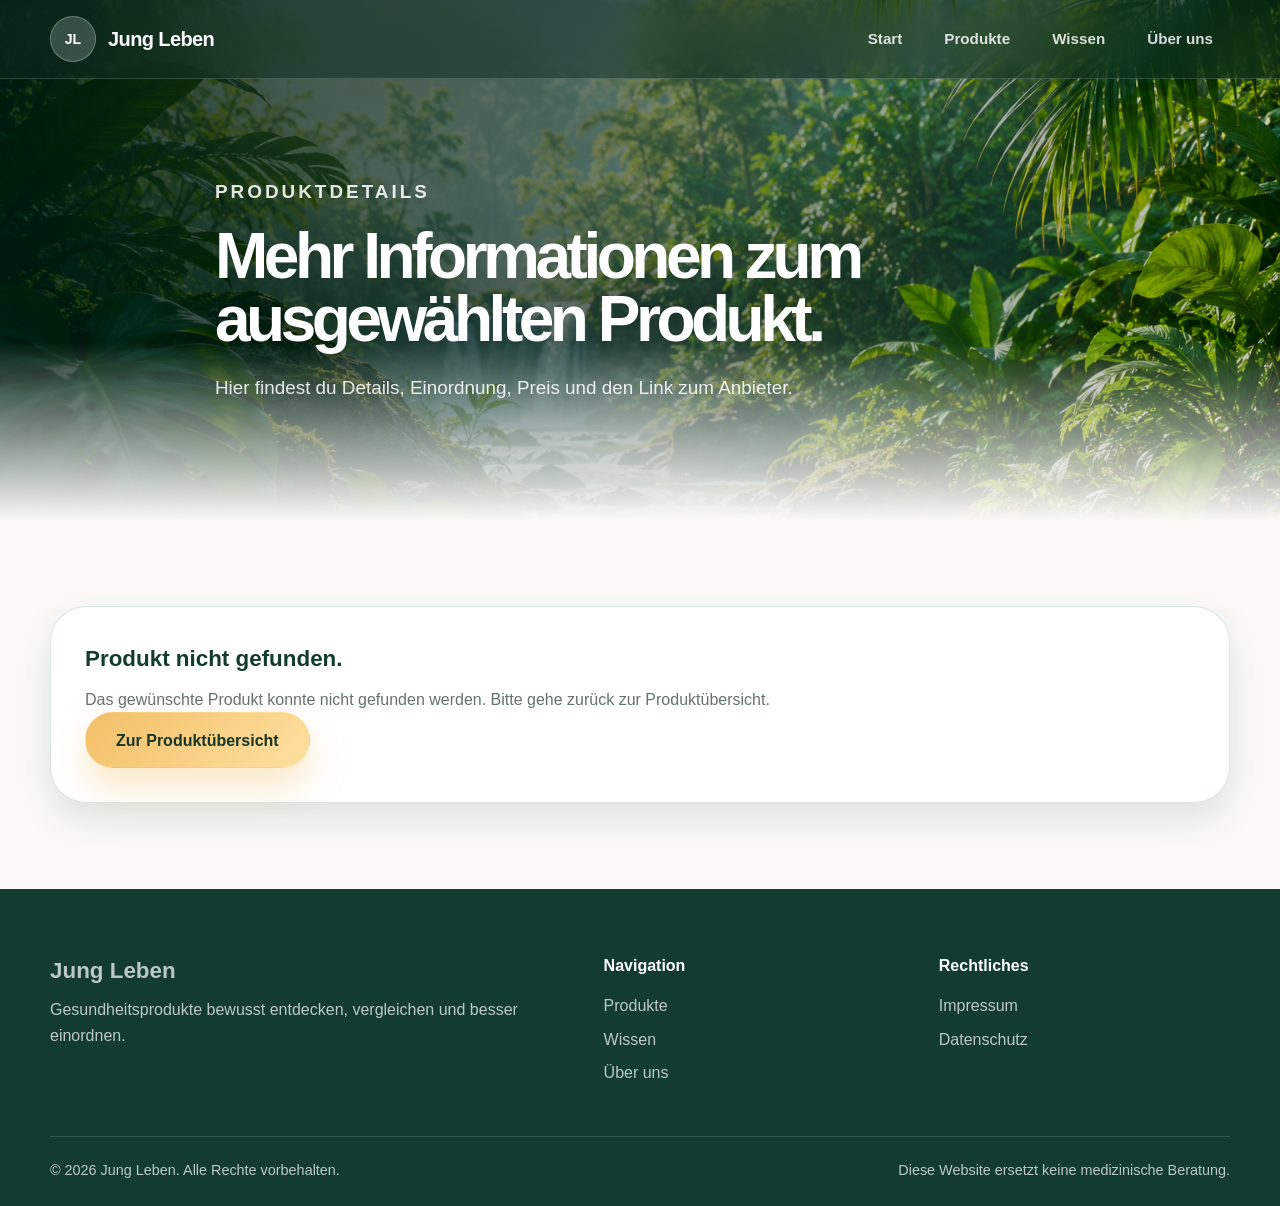
==== product-detail.html @ ecf6cbf1 "Release 0.3: Modified" ====
<!DOCTYPE html>
<html lang="de-CH">
<head>
  <meta charset="UTF-8">
  <meta name="viewport" content="width=device-width, initial-scale=1.0">
  <title>Produktdetails | Jung Leben</title>
  <meta name="description" content="Produktdetails, Preis und Anbieterinformationen zu ausgewählten Gesundheitsprodukten auf Jung Leben.">
  <link rel="stylesheet" href="styles.css">
</head>

<body>
  <header class="site-header">
    <div class="container header-content">
      <a href="index.html" class="logo">
        <span class="logo-icon">JL</span>
        <span class="logo-text">Jung Leben</span>
      </a>

      <nav class="main-nav" id="mainNav">
        <a href="index.html">Start</a>
        <a href="produkte.html">Produkte</a>
        <a href="wissen.html">Wissen</a>
        <a href="ueber-uns.html">Über uns</a>
      </nav>

      <button class="nav-toggle" id="navToggle" aria-label="Navigation öffnen">
        ☰
      </button>
    </div>
  </header>

  <main>
    <section class="page-hero products-hero">
      <div class="container page-hero-content">
        <p class="eyebrow">Produktdetails</p>
        <h1>Mehr Informationen zum ausgewählten Produkt.</h1>
        <p>
          Hier findest du Details, Einordnung, Preis und den Link zum Anbieter.
        </p>
      </div>
    </section>

    <section class="product-detail-section">
      <div class="container">
        <div id="productDetail">
          <!-- Produktdetail wird über main.js eingefügt -->
        </div>
      </div>
    </section>
  </main>

  <footer class="site-footer">
    <div class="container footer-grid">
      <div>
        <a href="index.html" class="footer-logo">Jung Leben</a>
        <p>
          Gesundheitsprodukte bewusst entdecken, vergleichen und besser einordnen.
        </p>
      </div>

      <div>
        <h3>Navigation</h3>
        <a href="produkte.html">Produkte</a>
        <a href="wissen.html">Wissen</a>
        <a href="ueber-uns.html">Über uns</a>
      </div>

      <div>
        <h3>Rechtliches</h3>
        <a href="impressum.html">Impressum</a>
        <a href="datenschutz.html">Datenschutz</a>
      </div>
    </div>

    <div class="container footer-bottom">
      <p>© 2026 Jung Leben. Alle Rechte vorbehalten.</p>
      <p>Diese Website ersetzt keine medizinische Beratung.</p>
    </div>
  </footer>

  <script src="main.js"></script>
</body>
</html>
---- styles.css ----
:root {
  --green-deep: #0b2b21;
  --green-dark: #123c2f;
  --green-main: #1f7a63;
  --green-fresh: #2ea985;
  --green-soft: #e8f4ef;
  --green-light: #f4faf7;

  --cream: #fbfaf7;
  --cream-dark: #f4efe6;
  --sand: #f3dfbf;
  --gold: #f2bf67;
  --gold-light: #ffe0a1;

  --white: #ffffff;
  --black: #17221f;
  --muted: #63736e;

  --border: rgba(31, 122, 99, 0.18);
  --border-light: rgba(255, 255, 255, 0.28);

  --shadow-soft: 0 24px 70px rgba(18, 60, 47, 0.18);
  --shadow-card: 0 16px 38px rgba(18, 60, 47, 0.12);
  --shadow-strong: 0 32px 90px rgba(0, 0, 0, 0.26);

  --radius-sm: 14px;
  --radius-md: 24px;
  --radius-lg: 36px;
  --radius-xl: 48px;

  --container: 1180px;
}

/* Basis */

* {
  box-sizing: border-box;
  margin: 0;
  padding: 0;
}

html {
  scroll-behavior: smooth;
}

body {
  min-height: 100vh;
  font-family: Arial, Helvetica, sans-serif;
  color: var(--black);
  line-height: 1.6;
  background: var(--cream);
  overflow-x: hidden;
}

a {
  color: inherit;
  text-decoration: none;
}

button,
input {
  font: inherit;
}

button {
  border: none;
}

img {
  max-width: 100%;
  display: block;
}

.container {
  width: min(100% - 40px, var(--container));
  margin: 0 auto;
}

/* Header */

.site-header {
  position: fixed;
  top: 0;
  left: 0;
  width: 100%;
  z-index: 50;
  background: rgba(11, 43, 33, 0.50);
  backdrop-filter: blur(20px);
  border-bottom: 1px solid rgba(255, 255, 255, 0.16);
}

.header-content {
  min-height: 78px;
  display: flex;
  align-items: center;
  justify-content: space-between;
  gap: 28px;
}

.logo {
  display: flex;
  align-items: center;
  gap: 12px;
  font-weight: 900;
  color: var(--white);
}

.logo-icon {
  width: 46px;
  height: 46px;
  display: grid;
  place-items: center;
  border-radius: 50%;
  background: rgba(255, 255, 255, 0.18);
  color: var(--white);
  font-size: 0.88rem;
  border: 1px solid rgba(255, 255, 255, 0.28);
  box-shadow: 0 12px 28px rgba(0, 0, 0, 0.14);
}

.logo-text {
  font-size: 1.25rem;
  letter-spacing: -0.03em;
}

.main-nav {
  display: flex;
  align-items: center;
  gap: 8px;
}

.main-nav a {
  padding: 10px 17px;
  border-radius: 999px;
  color: rgba(255, 255, 255, 0.84);
  font-weight: 800;
  font-size: 0.95rem;
  transition: 0.22s ease;
}

.main-nav a:hover,
.main-nav a.active {
  background: rgba(255, 255, 255, 0.20);
  color: var(--white);
}

.nav-toggle {
  display: none;
  width: 44px;
  height: 44px;
  border-radius: 50%;
  background: rgba(255, 255, 255, 0.16);
  color: var(--white);
  border: 1px solid rgba(255, 255, 255, 0.28);
  cursor: pointer;
}

/* Hero */

.hero {
  position: relative;
  min-height: 940px;
  display: flex;
  align-items: center;
  overflow: hidden;
  background: var(--cream);
}

.hero::before {
  content: "";
  position: absolute;
  inset: 0;
  z-index: 0;
  background-image: url("img/jungle-hero.png");
  background-size: cover;
  background-position: center;
  background-repeat: no-repeat;
  filter: saturate(1.22) contrast(1.08) brightness(1.04);
  transform: scale(1.025);
}

.hero::after {
  content: "";
  position: absolute;
  left: 0;
  right: 0;
  bottom: -2px;
  height: 310px;
  z-index: 2;
  background: linear-gradient(
    to bottom,
    rgba(251, 250, 247, 0),
    rgba(251, 250, 247, 0.62) 48%,
    var(--cream) 100%
  );
}

.hero-overlay {
  position: absolute;
  inset: 0;
  z-index: 1;
  pointer-events: none;
  background:
    linear-gradient(
      90deg,
      rgba(5, 30, 23, 0.88) 0%,
      rgba(5, 30, 23, 0.74) 36%,
      rgba(5, 30, 23, 0.36) 68%,
      rgba(5, 30, 23, 0.08) 100%
    ),
    radial-gradient(circle at 78% 20%, rgba(242, 191, 103, 0.24), transparent 28%),
    radial-gradient(circle at 18% 82%, rgba(46, 169, 133, 0.32), transparent 36%);
}

.hero-content {
  position: relative;
  z-index: 3;
  display: grid;
  grid-template-columns: minmax(0, 1fr) 390px;
  align-items: center;
  gap: 72px;
  padding-top: 110px;
}

.hero-text {
  max-width: 880px;
}

.eyebrow {
  margin-bottom: 18px;
  color: var(--gold);
  font-size: 0.78rem;
  font-weight: 900;
  letter-spacing: 0.16em;
  text-transform: uppercase;
}

.hero h1 {
  max-width: 880px;
  margin-bottom: 28px;
  color: var(--white);
  font-size: clamp(3.5rem, 6.4vw, 7rem);
  line-height: 0.94;
  letter-spacing: -0.08em;
  text-shadow: 0 28px 74px rgba(0, 0, 0, 0.46);
}

.hero-lead {
  max-width: 710px;
  margin-bottom: 38px;
  color: rgba(255, 255, 255, 0.91);
  font-size: 1.24rem;
  line-height: 1.72;
  text-shadow: 0 14px 34px rgba(0, 0, 0, 0.32);
}

.hero-actions {
  display: flex;
  flex-wrap: wrap;
  gap: 14px;
  margin-bottom: 30px;
}

.btn {
  min-height: 56px;
  display: inline-flex;
  align-items: center;
  justify-content: center;
  padding: 0 30px;
  border-radius: 999px;
  border: 1px solid transparent;
  font-weight: 900;
  cursor: pointer;
  transition: 0.22s ease;
}

.btn-primary {
  background: linear-gradient(135deg, var(--gold), var(--gold-light));
  color: #173528;
  box-shadow: 0 18px 36px rgba(242, 191, 103, 0.38);
}

.btn-primary:hover {
  transform: translateY(-3px);
  box-shadow: 0 24px 48px rgba(242, 191, 103, 0.48);
}

.btn-secondary,
.btn-glass {
  background: rgba(255, 255, 255, 0.18);
  color: var(--white);
  border-color: rgba(255, 255, 255, 0.34);
  backdrop-filter: blur(16px);
}

.btn-secondary:hover,
.btn-glass:hover {
  transform: translateY(-3px);
  background: rgba(255, 255, 255, 0.26);
}

.hero-benefits {
  display: flex;
  flex-wrap: wrap;
  gap: 12px;
}

.hero-benefits span {
  display: inline-flex;
  align-items: center;
  min-height: 44px;
  padding: 0 17px;
  border-radius: 999px;
  color: rgba(255, 255, 255, 0.92);
  background: rgba(255, 255, 255, 0.15);
  border: 1px solid rgba(255, 255, 255, 0.22);
  backdrop-filter: blur(16px);
  font-size: 0.94rem;
  font-weight: 800;
}

/* Hero Verkaufskarte */

.hero-shop-card {
  align-self: end;
  margin-bottom: 82px;
  padding: 30px;
  border-radius: 34px;
  background: rgba(255, 255, 255, 0.91);
  border: 1px solid rgba(255, 255, 255, 0.82);
  backdrop-filter: blur(20px);
  box-shadow: var(--shadow-strong);
}

.shop-label {
  display: inline-flex;
  margin-bottom: 18px;
  padding: 7px 14px;
  border-radius: 999px;
  background: var(--green-soft);
  color: var(--green-dark);
  font-size: 0.76rem;
  font-weight: 900;
  text-transform: uppercase;
  letter-spacing: 0.09em;
}

.hero-shop-card h2 {
  margin-bottom: 12px;
  color: var(--green-dark);
  font-size: 1.65rem;
  line-height: 1.15;
}

.hero-shop-card p {
  margin-bottom: 24px;
  color: var(--muted);
}

.shop-card-line {
  display: flex;
  justify-content: space-between;
  gap: 18px;
  padding: 15px 0;
  border-top: 1px solid rgba(31, 122, 99, 0.14);
}

.shop-card-line span {
  color: var(--muted);
}

.shop-card-line strong {
  color: var(--green-dark);
}

.shop-card-link {
  min-height: 50px;
  margin-top: 18px;
  display: flex;
  align-items: center;
  justify-content: center;
  border-radius: 999px;
  background: linear-gradient(135deg, var(--green-main), var(--green-dark));
  color: var(--white);
  font-weight: 900;
  transition: 0.22s ease;
}

.shop-card-link:hover {
  transform: translateY(-2px);
  box-shadow: 0 18px 34px rgba(31, 122, 99, 0.30);
}

/* Alte Hero-Card aus vorheriger Version ausblenden, falls noch im HTML vorhanden */

.hero-card,
.health-circle,
.hero-card-content,
.mini-stats {
  display: none;
}

/* Abschnitte */

.categories,
.featured-products,
.trust-section,
.newsletter-section {
  padding: 86px 0;
}

.section-heading {
  max-width: 760px;
  margin-bottom: 44px;
}

.section-heading .eyebrow,
.trust-grid .eyebrow,
.newsletter-box .eyebrow {
  color: var(--green-main);
}

.section-heading h2,
.trust-grid h2,
.newsletter-box h2 {
  margin-bottom: 16px;
  color: var(--green-dark);
  font-size: clamp(2.1rem, 3.2vw, 3.35rem);
  line-height: 1.06;
  letter-spacing: -0.05em;
}

.section-heading p,
.trust-grid p,
.newsletter-box p {
  color: var(--muted);
  font-size: 1.06rem;
}

/* Kategorien */

.categories {
  position: relative;
  background:
    radial-gradient(circle at 10% 10%, rgba(46, 169, 133, 0.08), transparent 26%),
    var(--cream);
}

.category-grid {
  display: grid;
  grid-template-columns: repeat(4, 1fr);
  gap: 22px;
}

.category-card {
  position: relative;
  min-height: 255px;
  padding: 30px;
  border: 1px solid var(--border);
  border-radius: var(--radius-md);
  background:
    linear-gradient(145deg, rgba(255, 255, 255, 0.97), rgba(244, 250, 247, 0.94));
  box-shadow: var(--shadow-card);
  transition: 0.24s ease;
  overflow: hidden;
}

.category-card::after {
  content: "";
  position: absolute;
  width: 150px;
  height: 150px;
  right: -60px;
  bottom: -70px;
  border-radius: 50%;
  background: rgba(31, 122, 99, 0.08);
}

.category-card:hover {
  transform: translateY(-8px);
  border-color: rgba(31, 122, 99, 0.36);
  box-shadow: 0 22px 50px rgba(18, 60, 47, 0.14);
}

.category-icon {
  width: 60px;
  height: 60px;
  display: grid;
  place-items: center;
  margin-bottom: 24px;
  border-radius: 20px;
  background: var(--green-soft);
  font-size: 1.75rem;
}

.category-card h3 {
  margin-bottom: 10px;
  color: var(--green-dark);
  font-size: 1.22rem;
}

.category-card p {
  color: var(--muted);
  font-size: 0.98rem;
}

/* Produkte */

.featured-products {
  background:
    radial-gradient(circle at 90% 15%, rgba(242, 191, 103, 0.13), transparent 24%),
    linear-gradient(180deg, rgba(255, 255, 255, 0), rgba(232, 244, 239, 0.66));
}

.product-grid {
  display: grid;
  grid-template-columns: repeat(3, 1fr);
  gap: 26px;
}

.product-card {
  border: 1px solid var(--border);
  border-radius: var(--radius-lg);
  background: rgba(255, 255, 255, 0.96);
  box-shadow: var(--shadow-card);
  overflow: hidden;
  transition: 0.24s ease;
}

.product-card:hover {
  transform: translateY(-8px);
  box-shadow: 0 26px 56px rgba(18, 60, 47, 0.16);
}

.product-image {
  min-height: 235px;
  background-size: cover;
  background-position: center;
}

.product-image-one {
  background:
    linear-gradient(135deg, rgba(31, 122, 99, 0.70), rgba(31, 122, 99, 0.08)),
    url("img/jungle-hero.png");
}

.product-image-two {
  background:
    linear-gradient(135deg, rgba(18, 60, 47, 0.76), rgba(18, 60, 47, 0.08)),
    url("img/jungle-hero.png");
}

.product-image-three {
  background:
    linear-gradient(135deg, rgba(242, 191, 103, 0.72), rgba(242, 191, 103, 0.08)),
    url("img/jungle-hero.png");
}

.product-content {
  padding: 28px;
}

.product-tag {
  display: inline-flex;
  margin-bottom: 14px;
  padding: 6px 12px;
  border-radius: 999px;
  background: var(--green-soft);
  color: var(--green-dark);
  font-size: 0.78rem;
  font-weight: 900;
}

.product-content h3 {
  margin-bottom: 10px;
  color: var(--green-dark);
  font-size: 1.32rem;
}

.product-content p {
  margin-bottom: 22px;
  color: var(--muted);
}

.product-link {
  display: inline-flex;
  align-items: center;
  color: var(--green-dark);
  font-weight: 900;
}

.product-link::after {
  content: "→";
  margin-left: 8px;
  transition: 0.2s ease;
}

.product-link:hover::after {
  transform: translateX(4px);
}

/* Vertrauen */

.trust-section {
  background:
    radial-gradient(circle at 10% 20%, rgba(242, 191, 103, 0.14), transparent 28%),
    linear-gradient(135deg, rgba(232, 244, 239, 0.96), rgba(246, 231, 207, 0.60));
}

.trust-grid {
  display: grid;
  grid-template-columns: 0.9fr 1.1fr;
  align-items: center;
  gap: 70px;
}

.trust-list {
  display: grid;
  gap: 18px;
}

.trust-item {
  padding: 26px;
  border: 1px solid rgba(31, 122, 99, 0.14);
  border-radius: var(--radius-md);
  background: rgba(255, 255, 255, 0.88);
  box-shadow: var(--shadow-card);
}

.trust-item strong {
  display: block;
  margin-bottom: 6px;
  color: var(--green-dark);
  font-size: 1.1rem;
}

.trust-item span {
  color: var(--muted);
}

/* Newsletter */

.newsletter-box {
  display: grid;
  grid-template-columns: 1fr 0.9fr;
  align-items: center;
  gap: 50px;
  padding: 52px;
  border-radius: var(--radius-lg);
  background:
    linear-gradient(135deg, rgba(18, 60, 47, 0.98), rgba(31, 122, 99, 0.94));
  color: var(--white);
  box-shadow: var(--shadow-soft);
}

.newsletter-box h2 {
  color: var(--white);
}

.newsletter-box .eyebrow {
  color: var(--gold);
}

.newsletter-box p {
  color: rgba(255, 255, 255, 0.75);
}

.newsletter-form {
  display: flex;
  gap: 12px;
  padding: 12px;
  border-radius: 999px;
  background: rgba(255, 255, 255, 0.12);
}

.newsletter-form input {
  flex: 1;
  min-width: 0;
  min-height: 52px;
  padding: 0 18px;
  border: none;
  border-radius: 999px;
  outline: none;
  background: var(--white);
  color: var(--black);
}

/* Footer */

.site-footer {
  padding: 64px 0 24px;
  background: var(--green-dark);
  color: var(--white);
}

.footer-grid {
  display: grid;
  grid-template-columns: 1.4fr 0.8fr 0.8fr;
  gap: 44px;
  padding-bottom: 42px;
}

.footer-logo {
  display: inline-block;
  margin-bottom: 14px;
  color: var(--white);
  font-size: 1.4rem;
  font-weight: 900;
}

.site-footer p,
.site-footer a {
  color: rgba(255, 255, 255, 0.72);
}

.site-footer h3 {
  margin-bottom: 14px;
  color: var(--white);
  font-size: 1rem;
}

.site-footer a {
  display: block;
  margin-bottom: 8px;
  transition: 0.2s ease;
}

.site-footer a:hover {
  color: var(--white);
}

.footer-bottom {
  display: flex;
  justify-content: space-between;
  gap: 20px;
  padding-top: 22px;
  border-top: 1px solid rgba(255, 255, 255, 0.14);
  font-size: 0.9rem;
}

/* Formular-Fallback */

.affiliate-note {
  color: rgba(255, 255, 255, 0.78);
  font-size: 0.92rem;
}

/* Responsive */

@media (max-width: 1020px) {
  .hero {
    min-height: auto;
    padding: 170px 0 120px;
  }

  .hero-content {
    grid-template-columns: 1fr;
  }

  .hero-shop-card {
    max-width: 540px;
    margin-bottom: 0;
  }

  .trust-grid,
  .newsletter-box {
    grid-template-columns: 1fr;
  }

  .category-grid {
    grid-template-columns: repeat(2, 1fr);
  }

  .product-grid {
    grid-template-columns: 1fr;
  }

  .footer-grid {
    grid-template-columns: 1fr;
  }
}

@media (max-width: 760px) {
  .container {
    width: min(100% - 28px, var(--container));
  }

  .header-content {
    min-height: 72px;
  }

  .logo-icon {
    width: 42px;
    height: 42px;
  }

  .logo-text {
    font-size: 1.12rem;
  }

  .main-nav {
    position: absolute;
    top: 72px;
    left: 14px;
    right: 14px;
    display: none;
    flex-direction: column;
    align-items: stretch;
    padding: 14px;
    border-radius: 22px;
    background: rgba(11, 43, 33, 0.96);
    border: 1px solid rgba(255, 255, 255, 0.22);
    box-shadow: var(--shadow-card);
  }

  .main-nav.open {
    display: flex;
  }

  .main-nav a {
    border-radius: 14px;
  }

  .nav-toggle {
    display: grid;
    place-items: center;
  }

  .hero {
    padding: 140px 0 95px;
    background-position: center;
  }

  .hero::after {
    height: 230px;
  }

  .hero h1 {
    font-size: 3.05rem;
    letter-spacing: -0.065em;
  }

  .hero-lead {
    font-size: 1.06rem;
  }

  .hero-actions {
    flex-direction: column;
    align-items: stretch;
  }

  .btn {
    width: 100%;
  }

  .hero-benefits {
    flex-direction: column;
    align-items: flex-start;
  }

  .hero-shop-card {
    padding: 24px;
    border-radius: 28px;
  }

  .categories,
  .featured-products,
  .trust-section,
  .newsletter-section {
    padding: 62px 0;
  }

  .category-grid {
    grid-template-columns: 1fr;
  }

  .newsletter-box {
    padding: 30px;
    border-radius: 28px;
  }

  .newsletter-form {
    flex-direction: column;
    border-radius: 22px;
  }

  .newsletter-form input {
    min-height: 50px;
  }

  .footer-bottom {
    flex-direction: column;
  }
}

@media (max-width: 430px) {
  .hero h1 {
    font-size: 2.65rem;
  }

  .hero-shop-card h2 {
    font-size: 1.38rem;
  }

  .section-heading h2,
  .trust-grid h2,
  .newsletter-box h2 {
    font-size: 2rem;
  }
}
/* Unterseiten Hero */

.page-hero {
  position: relative;
  min-height: 520px;
  display: flex;
  align-items: center;
  padding: 150px 0 90px;
  overflow: hidden;
  background: var(--green-dark);
}

.page-hero::before {
  content: "";
  position: absolute;
  inset: 0;
  background-image:
    linear-gradient(
      90deg,
      rgba(5, 30, 23, 0.86),
      rgba(5, 30, 23, 0.52),
      rgba(5, 30, 23, 0.20)
    ),
    url("img/jungle-hero.png");
  background-size: cover;
  background-position: center;
  filter: saturate(1.18) contrast(1.06);
}

.page-hero::after {
  content: "";
  position: absolute;
  left: 0;
  right: 0;
  bottom: -2px;
  height: 180px;
  background: linear-gradient(
    to bottom,
    rgba(251, 250, 247, 0),
    var(--cream)
  );
}

.page-hero-content {
  position: relative;
  z-index: 2;
  max-width: 850px;
}

.page-hero h1 {
  margin-bottom: 22px;
  color: var(--white);
  font-size: clamp(2.8rem, 5vw, 5.4rem);
  line-height: 0.98;
  letter-spacing: -0.07em;
  text-shadow: 0 24px 70px rgba(0, 0, 0, 0.38);
}

.page-hero p {
  max-width: 720px;
  color: rgba(255, 255, 255, 0.88);
  font-size: 1.18rem;
}

/* Produkte-Seite */

.products-section {
  padding: 86px 0;
  background: var(--cream);
}

.products-toolbar {
  display: flex;
  align-items: end;
  justify-content: space-between;
  gap: 32px;
  margin-bottom: 42px;
}

.products-toolbar h2 {
  color: var(--green-dark);
  font-size: clamp(2rem, 3vw, 3.2rem);
  line-height: 1.06;
  letter-spacing: -0.05em;
}

.filter-buttons {
  display: flex;
  flex-wrap: wrap;
  justify-content: flex-end;
  gap: 10px;
}

.filter-btn {
  min-height: 42px;
  padding: 0 16px;
  border-radius: 999px;
  background: rgba(255, 255, 255, 0.88);
  border: 1px solid var(--border);
  color: var(--green-dark);
  font-weight: 800;
  cursor: pointer;
  transition: 0.2s ease;
}

.filter-btn:hover,
.filter-btn.active {
  background: var(--green-dark);
  color: var(--white);
  border-color: var(--green-dark);
}

.shop-grid {
  display: grid;
  grid-template-columns: repeat(3, 1fr);
  gap: 26px;
}

.shop-product-card {
  border: 1px solid var(--border);
  border-radius: var(--radius-lg);
  background: rgba(255, 255, 255, 0.96);
  box-shadow: var(--shadow-card);
  overflow: hidden;
  transition: 0.24s ease;
}

.shop-product-card:hover {
  transform: translateY(-8px);
  box-shadow: 0 26px 56px rgba(18, 60, 47, 0.16);
}

.shop-product-card.hide {
  display: none;
}

.shop-product-image {
  min-height: 245px;
  background-size: cover;
  background-position: center;
}

.image-energy {
  background:
    linear-gradient(135deg, rgba(31, 122, 99, 0.68), rgba(31, 122, 99, 0.10)),
    url("img/jungle-hero.png");
}

.image-sleep {
  background:
    linear-gradient(135deg, rgba(14, 47, 37, 0.72), rgba(14, 47, 37, 0.10)),
    url("img/jungle-hero.png");
}

.image-balance {
  background:
    linear-gradient(135deg, rgba(242, 191, 103, 0.72), rgba(31, 122, 99, 0.12)),
    url("img/jungle-hero.png");
}

.image-wellbeing {
  background:
    linear-gradient(135deg, rgba(46, 169, 133, 0.70), rgba(242, 191, 103, 0.14)),
    url("img/jungle-hero.png");
}

.image-focus {
  background:
    linear-gradient(135deg, rgba(11, 43, 33, 0.68), rgba(242, 191, 103, 0.14)),
    url("img/jungle-hero.png");
}

.image-nature {
  background:
    linear-gradient(135deg, rgba(31, 122, 99, 0.64), rgba(255, 255, 255, 0.10)),
    url("img/jungle-hero.png");
}

.shop-product-content {
  padding: 28px;
}

.shop-product-content h3 {
  margin-bottom: 10px;
  color: var(--green-dark);
  font-size: 1.34rem;
  line-height: 1.2;
}

.shop-product-content p {
  margin-bottom: 22px;
  color: var(--muted);
}

.product-meta {
  display: flex;
  justify-content: space-between;
  gap: 18px;
  padding: 13px 0;
  border-top: 1px solid rgba(31, 122, 99, 0.12);
}

.product-meta span {
  color: var(--muted);
}

.product-meta strong {
  color: var(--green-dark);
}

.product-cta {
  min-height: 50px;
  margin-top: 20px;
  display: flex;
  align-items: center;
  justify-content: center;
  border-radius: 999px;
  background: linear-gradient(135deg, var(--green-main), var(--green-dark));
  color: var(--white);
  font-weight: 900;
  transition: 0.22s ease;
}

.product-cta:hover {
  transform: translateY(-2px);
  box-shadow: 0 18px 34px rgba(31, 122, 99, 0.28);
}

.affiliate-box {
  margin-top: 54px;
  padding: 34px;
  border-radius: var(--radius-lg);
  background:
    linear-gradient(135deg, rgba(232, 244, 239, 0.96), rgba(246, 231, 207, 0.72));
  border: 1px solid var(--border);
  box-shadow: var(--shadow-card);
}

.affiliate-box h2 {
  margin-bottom: 10px;
  color: var(--green-dark);
  font-size: 1.6rem;
}

.affiliate-box p {
  max-width: 850px;
  color: var(--muted);
}

/* Responsive Produkte-Seite */

@media (max-width: 1020px) {
  .products-toolbar {
    align-items: flex-start;
    flex-direction: column;
  }

  .filter-buttons {
    justify-content: flex-start;
  }

  .shop-grid {
    grid-template-columns: repeat(2, 1fr);
  }
}

@media (max-width: 760px) {
  .page-hero {
    min-height: auto;
    padding: 140px 0 82px;
  }

  .page-hero h1 {
    font-size: 3rem;
  }

  .page-hero p {
    font-size: 1.05rem;
  }

  .shop-grid {
    grid-template-columns: 1fr;
  }

  .affiliate-box {
    padding: 26px;
  }
}
/* Wissen / Blog */

.blog-section {
  padding: 86px 0;
  background:
    radial-gradient(circle at 88% 8%, rgba(242, 191, 103, 0.13), transparent 25%),
    var(--cream);
}

.blog-grid {
  display: grid;
  grid-template-columns: 1.25fr 1fr 1fr;
  gap: 26px;
}

.blog-card {
  display: flex;
  flex-direction: column;
  border: 1px solid var(--border);
  border-radius: var(--radius-lg);
  background: rgba(255, 255, 255, 0.96);
  box-shadow: var(--shadow-card);
  overflow: hidden;
  transition: 0.24s ease;
}

.blog-card:hover {
  transform: translateY(-8px);
  box-shadow: 0 26px 56px rgba(18, 60, 47, 0.16);
}

.blog-featured {
  grid-row: span 1;
}

.blog-image {
  min-height: 245px;
  background-size: cover;
  background-position: center;
}

.blog-image-energy {
  background:
    linear-gradient(135deg, rgba(31, 122, 99, 0.62), rgba(31, 122, 99, 0.08)),
    url("img/jungle-hero.png");
}

.blog-image-sleep {
  background:
    linear-gradient(135deg, rgba(11, 43, 33, 0.72), rgba(11, 43, 33, 0.08)),
    url("img/jungle-hero.png");
}

.blog-image-balance {
  background:
    linear-gradient(135deg, rgba(242, 191, 103, 0.72), rgba(31, 122, 99, 0.10)),
    url("img/jungle-hero.png");
}

.blog-content {
  padding: 28px;
}

.blog-meta {
  display: flex;
  flex-wrap: wrap;
  gap: 10px;
  margin-bottom: 16px;
}

.blog-meta span {
  display: inline-flex;
  align-items: center;
  min-height: 30px;
  padding: 0 11px;
  border-radius: 999px;
  background: var(--green-soft);
  color: var(--green-dark);
  font-size: 0.76rem;
  font-weight: 900;
}

.blog-content h3 {
  margin-bottom: 12px;
  color: var(--green-dark);
  font-size: 1.45rem;
  line-height: 1.18;
}

.blog-content p {
  margin-bottom: 22px;
  color: var(--muted);
}

.rating-row {
  display: flex;
  justify-content: space-between;
  gap: 18px;
  padding: 15px 0;
  margin-bottom: 18px;
  border-top: 1px solid rgba(31, 122, 99, 0.12);
  border-bottom: 1px solid rgba(31, 122, 99, 0.12);
}

.rating-row span {
  color: var(--muted);
}

.rating-row strong {
  color: var(--green-dark);
}

.blog-link {
  display: inline-flex;
  align-items: center;
  color: var(--green-dark);
  font-weight: 900;
}

.blog-link::after {
  content: "→";
  margin-left: 8px;
  transition: 0.2s ease;
}

.blog-link:hover::after {
  transform: translateX(4px);
}

/* Bewertungsmethode */

.review-method-section {
  padding: 86px 0;
  background:
    radial-gradient(circle at 12% 20%, rgba(242, 191, 103, 0.13), transparent 27%),
    linear-gradient(135deg, rgba(232, 244, 239, 0.96), rgba(246, 231, 207, 0.62));
}

.review-method-grid {
  display: grid;
  grid-template-columns: 0.9fr 1.1fr;
  align-items: center;
  gap: 70px;
}

.review-method-grid h2 {
  margin-bottom: 16px;
  color: var(--green-dark);
  font-size: clamp(2.1rem, 3.2vw, 3.35rem);
  line-height: 1.06;
  letter-spacing: -0.05em;
}

.review-method-grid p {
  color: var(--muted);
  font-size: 1.06rem;
}

.method-list {
  display: grid;
  gap: 18px;
}

.method-item {
  padding: 26px;
  border: 1px solid rgba(31, 122, 99, 0.14);
  border-radius: var(--radius-md);
  background: rgba(255, 255, 255, 0.88);
  box-shadow: var(--shadow-card);
}

.method-item strong {
  display: block;
  margin-bottom: 6px;
  color: var(--green-dark);
  font-size: 1.1rem;
}

.method-item span {
  color: var(--muted);
}

/* Artikel */

.article-section {
  padding: 86px 0;
  background: var(--cream);
}

.article-layout {
  display: grid;
  gap: 34px;
}

.article-card {
  max-width: 920px;
  padding: 42px;
  border: 1px solid var(--border);
  border-radius: var(--radius-lg);
  background: rgba(255, 255, 255, 0.97);
  box-shadow: var(--shadow-card);
}

.article-category {
  display: inline-flex;
  margin-bottom: 18px;
  padding: 7px 14px;
  border-radius: 999px;
  background: var(--green-soft);
  color: var(--green-dark);
  font-size: 0.76rem;
  font-weight: 900;
  text-transform: uppercase;
  letter-spacing: 0.09em;
}

.article-card h2 {
  margin-bottom: 20px;
  color: var(--green-dark);
  font-size: clamp(2rem, 3vw, 3.2rem);
  line-height: 1.08;
  letter-spacing: -0.05em;
}

.article-card h3 {
  margin: 28px 0 10px;
  color: var(--green-dark);
  font-size: 1.32rem;
}

.article-card p {
  margin-bottom: 18px;
  color: var(--muted);
  font-size: 1.04rem;
}

.article-verdict {
  margin: 30px 0;
  padding: 24px;
  border-radius: var(--radius-md);
  background:
    linear-gradient(135deg, rgba(232, 244, 239, 0.96), rgba(246, 231, 207, 0.70));
  border: 1px solid rgba(31, 122, 99, 0.14);
}

.article-verdict strong {
  display: block;
  margin-bottom: 8px;
  color: var(--green-dark);
  font-size: 1.1rem;
}

.article-verdict p {
  margin-bottom: 0;
}

/* Responsive Wissen */

@media (max-width: 1020px) {
  .blog-grid {
    grid-template-columns: 1fr;
  }

  .review-method-grid {
    grid-template-columns: 1fr;
  }

  .article-card {
    max-width: 100%;
  }
}

@media (max-width: 760px) {
  .blog-section,
  .review-method-section,
  .article-section {
    padding: 62px 0;
  }

  .article-card {
    padding: 28px;
    border-radius: 28px;
  }

  .blog-content {
    padding: 24px;
  }
}
/* Über uns */

.about-intro-section {
  padding: 86px 0;
  background: var(--cream);
}

.about-intro-grid {
  display: grid;
  grid-template-columns: 0.85fr 1.15fr;
  gap: 70px;
  align-items: start;
}

.about-intro-grid h2 {
  color: var(--green-dark);
  font-size: clamp(2.1rem, 3.2vw, 3.35rem);
  line-height: 1.06;
  letter-spacing: -0.05em;
}

.about-intro-grid p {
  margin-bottom: 18px;
  color: var(--muted);
  font-size: 1.07rem;
}

.about-values-section {
  padding: 86px 0;
  background:
    radial-gradient(circle at 90% 12%, rgba(242, 191, 103, 0.13), transparent 25%),
    linear-gradient(180deg, rgba(255, 255, 255, 0), rgba(232, 244, 239, 0.66));
}

.values-grid {
  display: grid;
  grid-template-columns: repeat(4, 1fr);
  gap: 22px;
}

.value-card {
  min-height: 260px;
  padding: 30px;
  border: 1px solid var(--border);
  border-radius: var(--radius-md);
  background: rgba(255, 255, 255, 0.96);
  box-shadow: var(--shadow-card);
  transition: 0.24s ease;
}

.value-card:hover {
  transform: translateY(-8px);
  box-shadow: 0 26px 56px rgba(18, 60, 47, 0.16);
}

.value-icon {
  width: 60px;
  height: 60px;
  display: grid;
  place-items: center;
  margin-bottom: 24px;
  border-radius: 20px;
  background: var(--green-soft);
  font-size: 1.75rem;
}

.value-card h3 {
  margin-bottom: 10px;
  color: var(--green-dark);
  font-size: 1.22rem;
}

.value-card p {
  color: var(--muted);
  font-size: 0.98rem;
}

.about-process-section {
  padding: 86px 0;
  background:
    radial-gradient(circle at 12% 20%, rgba(242, 191, 103, 0.13), transparent 27%),
    linear-gradient(135deg, rgba(232, 244, 239, 0.96), rgba(246, 231, 207, 0.62));
}

.process-grid {
  display: grid;
  grid-template-columns: 0.9fr 1.1fr;
  align-items: center;
  gap: 70px;
}

.process-grid h2 {
  margin-bottom: 16px;
  color: var(--green-dark);
  font-size: clamp(2.1rem, 3.2vw, 3.35rem);
  line-height: 1.06;
  letter-spacing: -0.05em;
}

.process-grid p {
  color: var(--muted);
  font-size: 1.06rem;
}

.process-list {
  display: grid;
  gap: 18px;
}

.process-item {
  display: grid;
  grid-template-columns: 58px 1fr;
  gap: 18px;
  padding: 24px;
  border: 1px solid rgba(31, 122, 99, 0.14);
  border-radius: var(--radius-md);
  background: rgba(255, 255, 255, 0.90);
  box-shadow: var(--shadow-card);
}

.process-item > span {
  width: 48px;
  height: 48px;
  display: grid;
  place-items: center;
  border-radius: 50%;
  background: linear-gradient(135deg, var(--green-main), var(--green-dark));
  color: var(--white);
  font-weight: 900;
}

.process-item strong {
  display: block;
  margin-bottom: 6px;
  color: var(--green-dark);
  font-size: 1.08rem;
}

.process-item p {
  margin: 0;
  color: var(--muted);
  font-size: 0.98rem;
}

.affiliate-info-section {
  padding: 86px 0;
  background: var(--cream);
}

.affiliate-info-box {
  display: grid;
  grid-template-columns: 1fr auto;
  align-items: center;
  gap: 42px;
  padding: 44px;
  border-radius: var(--radius-lg);
  background:
    linear-gradient(135deg, rgba(18, 60, 47, 0.98), rgba(31, 122, 99, 0.94));
  color: var(--white);
  box-shadow: var(--shadow-soft);
}

.affiliate-info-box h2 {
  margin-bottom: 14px;
  color: var(--white);
  font-size: clamp(2rem, 3vw, 3.2rem);
  line-height: 1.08;
  letter-spacing: -0.05em;
}

.affiliate-info-box .eyebrow {
  color: var(--gold);
}

.affiliate-info-box p {
  max-width: 850px;
  margin-bottom: 14px;
  color: rgba(255, 255, 255, 0.76);
}

.affiliate-info-box p:last-child {
  margin-bottom: 0;
}

/* Responsive Über uns */

@media (max-width: 1020px) {
  .about-intro-grid,
  .process-grid,
  .affiliate-info-box {
    grid-template-columns: 1fr;
  }

  .values-grid {
    grid-template-columns: repeat(2, 1fr);
  }

  .affiliate-info-box .btn {
    justify-self: start;
  }
}

@media (max-width: 760px) {
  .about-intro-section,
  .about-values-section,
  .about-process-section,
  .affiliate-info-section {
    padding: 62px 0;
  }

  .values-grid {
    grid-template-columns: 1fr;
  }

  .affiliate-info-box {
    padding: 30px;
    border-radius: 28px;
  }

  .process-item {
    grid-template-columns: 1fr;
  }
}
/* Dynamische Testprodukte */

.products-intro {
  max-width: 700px;
  margin-top: 10px;
  color: var(--muted);
}

.product-topline {
  display: flex;
  align-items: center;
  justify-content: space-between;
  gap: 14px;
  margin-bottom: 14px;
}

.product-rating {
  display: inline-flex;
  align-items: center;
  min-height: 30px;
  padding: 0 11px;
  border-radius: 999px;
  background: rgba(242, 191, 103, 0.22);
  color: var(--green-dark);
  font-size: 0.82rem;
  font-weight: 900;
}

.product-badge {
  position: absolute;
  top: 18px;
  left: 18px;
  z-index: 2;
  display: inline-flex;
  align-items: center;
  min-height: 34px;
  padding: 0 13px;
  border-radius: 999px;
  background: rgba(255, 255, 255, 0.88);
  color: var(--green-dark);
  font-size: 0.76rem;
  font-weight: 900;
  box-shadow: 0 10px 24px rgba(0, 0, 0, 0.14);
}

.shop-product-image {
  position: relative;
}

.product-price-row {
  display: flex;
  justify-content: space-between;
  gap: 18px;
  padding: 16px 0 0;
  margin-top: 4px;
  border-top: 1px solid rgba(31, 122, 99, 0.12);
}

.product-price-row span {
  color: var(--muted);
}

.product-price-row strong {
  color: var(--green-dark);
  font-size: 1.18rem;
}

/* Zusätzliche Demo-Bilder */

.image-beauty {
  background:
    linear-gradient(135deg, rgba(242, 191, 103, 0.70), rgba(31, 122, 99, 0.10)),
    url("img/jungle-hero.png");
}

.image-digestion {
  background:
    linear-gradient(135deg, rgba(31, 122, 99, 0.72), rgba(242, 191, 103, 0.12)),
    url("img/jungle-hero.png");
}

.image-serum {
  background:
    linear-gradient(135deg, rgba(255, 255, 255, 0.20), rgba(31, 122, 99, 0.72)),
    url("img/jungle-hero.png");
}

.image-greens {
  background:
    linear-gradient(135deg, rgba(46, 169, 133, 0.76), rgba(11, 43, 33, 0.12)),
    url("img/jungle-hero.png");
}

.image-relax {
  background:
    linear-gradient(135deg, rgba(11, 43, 33, 0.68), rgba(242, 191, 103, 0.16)),
    url("img/jungle-hero.png");
}
.products-error {
  grid-column: 1 / -1;
  padding: 34px;
  border: 1px solid var(--border);
  border-radius: var(--radius-lg);
  background: rgba(255, 255, 255, 0.96);
  box-shadow: var(--shadow-card);
}

.products-error h3 {
  margin-bottom: 10px;
  color: var(--green-dark);
  font-size: 1.4rem;
}

.products-error p {
  color: var(--muted);
}
/* Optimierte Produktübersicht */

.compact-product-card {
  min-height: auto;
}

.compact-product-content {
  padding: 26px;
}

.compact-product-content h3 {
  margin: 12px 0 10px;
}

.product-teaser {
  min-height: 76px;
  margin-bottom: 22px;
  color: var(--muted);
}

.compact-product-card .product-cta {
  margin-top: 0;
}

.compact-product-card .product-meta,
.compact-product-card .product-price-row,
.compact-product-card .product-rating,
.compact-product-card .product-topline {
  display: none;
}

/* Produktdetailseite */

.product-detail-section {
  padding: 86px 0;
  background: var(--cream);
}

.product-detail-grid {
  display: grid;
  grid-template-columns: 0.95fr 1.05fr;
  gap: 36px;
  align-items: stretch;
  margin-bottom: 46px;
}

.product-detail-image {
  position: relative;
  min-height: 620px;
  border-radius: var(--radius-lg);
  background-size: cover;
  background-position: center;
  box-shadow: var(--shadow-card);
  overflow: hidden;
}

.product-detail-card {
  padding: 42px;
  border: 1px solid var(--border);
  border-radius: var(--radius-lg);
  background: rgba(255, 255, 255, 0.97);
  box-shadow: var(--shadow-card);
}

.product-detail-card h2 {
  margin: 16px 0 16px;
  color: var(--green-dark);
  font-size: clamp(2.2rem, 3.6vw, 4rem);
  line-height: 1.02;
  letter-spacing: -0.06em;
}

.product-detail-lead {
  margin-bottom: 28px;
  color: var(--muted);
  font-size: 1.08rem;
}

.product-detail-price {
  display: flex;
  align-items: end;
  justify-content: space-between;
  gap: 24px;
  margin-bottom: 28px;
  padding: 26px;
  border-radius: var(--radius-md);
  background:
    linear-gradient(135deg, rgba(232, 244, 239, 0.96), rgba(246, 231, 207, 0.70));
  border: 1px solid rgba(31, 122, 99, 0.14);
}

.product-detail-price span {
  color: var(--muted);
  font-weight: 800;
}

.product-detail-price strong {
  color: var(--green-dark);
  font-size: 2rem;
  line-height: 1;
}

.detail-meta-list {
  margin-bottom: 28px;
}

.product-detail-actions {
  display: grid;
  gap: 14px;
}

.detail-secondary-link {
  min-height: 48px;
  display: flex;
  align-items: center;
  justify-content: center;
  border-radius: 999px;
  border: 1px solid var(--border);
  color: var(--green-dark);
  font-weight: 900;
  transition: 0.22s ease;
}

.detail-secondary-link:hover {
  background: var(--green-soft);
}

.product-detail-text {
  max-width: 920px;
  padding: 42px;
  border: 1px solid var(--border);
  border-radius: var(--radius-lg);
  background: rgba(255, 255, 255, 0.97);
  box-shadow: var(--shadow-card);
}

.product-detail-text .eyebrow {
  color: var(--green-main);
}

.product-detail-text h2 {
  margin-bottom: 16px;
  color: var(--green-dark);
  font-size: clamp(2rem, 3vw, 3.2rem);
  line-height: 1.08;
  letter-spacing: -0.05em;
}

.product-detail-text p {
  color: var(--muted);
  font-size: 1.05rem;
}

/* Responsive Produktdetailseite */

@media (max-width: 1020px) {
  .product-detail-grid {
    grid-template-columns: 1fr;
  }

  .product-detail-image {
    min-height: 420px;
  }
}

@media (max-width: 760px) {
  .product-detail-section {
    padding: 62px 0;
  }

  .product-detail-card,
  .product-detail-text {
    padding: 28px;
    border-radius: 28px;
  }

  .product-detail-image {
    min-height: 340px;
    border-radius: 28px;
  }

  .product-detail-price {
    align-items: flex-start;
    flex-direction: column;
  }
}
/* Neue Wissen-Seite / Erfahrungs-Funnel */

.experience-intro-section {
  padding: 86px 0;
  background: var(--cream);
}

.experience-intro-grid {
  display: grid;
  grid-template-columns: 0.85fr 1.15fr;
  gap: 70px;
  align-items: start;
}

.experience-intro-grid h2 {
  color: var(--green-dark);
  font-size: clamp(2.1rem, 3.2vw, 3.35rem);
  line-height: 1.06;
  letter-spacing: -0.05em;
}

.experience-flow {
  display: grid;
  grid-template-columns: repeat(3, 1fr);
  gap: 18px;
}

.flow-step {
  padding: 26px;
  border: 1px solid var(--border);
  border-radius: var(--radius-md);
  background: rgba(255, 255, 255, 0.96);
  box-shadow: var(--shadow-card);
}

.flow-step span {
  width: 44px;
  height: 44px;
  display: grid;
  place-items: center;
  margin-bottom: 18px;
  border-radius: 50%;
  background: linear-gradient(135deg, var(--green-main), var(--green-dark));
  color: var(--white);
  font-weight: 900;
}

.flow-step strong {
  display: block;
  margin-bottom: 8px;
  color: var(--green-dark);
  font-size: 1.08rem;
}

.flow-step p {
  color: var(--muted);
  font-size: 0.96rem;
}

.experience-section {
  padding: 86px 0;
  background:
    radial-gradient(circle at 88% 8%, rgba(242, 191, 103, 0.13), transparent 25%),
    linear-gradient(180deg, rgba(255, 255, 255, 0), rgba(232, 244, 239, 0.62));
}

.experience-grid {
  display: grid;
  grid-template-columns: 1.25fr 1fr 1fr;
  gap: 26px;
}

.experience-card {
  display: flex;
  flex-direction: column;
  border: 1px solid var(--border);
  border-radius: var(--radius-lg);
  background: rgba(255, 255, 255, 0.96);
  box-shadow: var(--shadow-card);
  overflow: hidden;
  transition: 0.24s ease;
}

.experience-card:hover {
  transform: translateY(-8px);
  box-shadow: 0 26px 56px rgba(18, 60, 47, 0.16);
}

.experience-card-featured {
  grid-row: span 1;
}

.experience-image {
  min-height: 245px;
  background-size: cover;
  background-position: center;
}

.experience-image-energy {
  background:
    linear-gradient(135deg, rgba(31, 122, 99, 0.62), rgba(31, 122, 99, 0.08)),
    url("img/jungle-hero.png");
}

.experience-image-sleep {
  background:
    linear-gradient(135deg, rgba(11, 43, 33, 0.72), rgba(11, 43, 33, 0.08)),
    url("img/jungle-hero.png");
}

.experience-image-balance {
  background:
    linear-gradient(135deg, rgba(242, 191, 103, 0.72), rgba(31, 122, 99, 0.10)),
    url("img/jungle-hero.png");
}

.experience-image-beauty {
  background:
    linear-gradient(135deg, rgba(242, 191, 103, 0.70), rgba(31, 122, 99, 0.12)),
    url("img/jungle-hero.png");
}

.experience-content {
  padding: 28px;
}

.experience-meta {
  display: flex;
  flex-wrap: wrap;
  gap: 10px;
  margin-bottom: 16px;
}

.experience-meta span {
  display: inline-flex;
  align-items: center;
  min-height: 30px;
  padding: 0 11px;
  border-radius: 999px;
  background: var(--green-soft);
  color: var(--green-dark);
  font-size: 0.76rem;
  font-weight: 900;
}

.experience-content h3 {
  margin-bottom: 12px;
  color: var(--green-dark);
  font-size: 1.42rem;
  line-height: 1.18;
}

.experience-content p {
  margin-bottom: 22px;
  color: var(--muted);
}

.experience-highlight {
  display: grid;
  gap: 4px;
  margin-bottom: 20px;
  padding: 16px;
  border-radius: var(--radius-sm);
  background:
    linear-gradient(135deg, rgba(232, 244, 239, 0.96), rgba(246, 231, 207, 0.62));
  border: 1px solid rgba(31, 122, 99, 0.12);
}

.experience-highlight strong {
  color: var(--green-dark);
  font-size: 0.92rem;
}

.experience-highlight span {
  color: var(--muted);
}

.article-topline {
  display: flex;
  flex-wrap: wrap;
  gap: 10px;
  margin-bottom: 18px;
}

.article-date {
  display: inline-flex;
  align-items: center;
  min-height: 31px;
  padding: 0 13px;
  border-radius: 999px;
  background: rgba(242, 191, 103, 0.20);
  color: var(--green-dark);
  font-size: 0.76rem;
  font-weight: 900;
  text-transform: uppercase;
  letter-spacing: 0.08em;
}

.article-lead {
  font-size: 1.1rem;
}

.article-insight-grid {
  display: grid;
  grid-template-columns: repeat(2, 1fr);
  gap: 18px;
  margin: 30px 0;
}

.article-insight-grid > div {
  padding: 24px;
  border-radius: var(--radius-md);
  background:
    linear-gradient(135deg, rgba(232, 244, 239, 0.96), rgba(246, 231, 207, 0.62));
  border: 1px solid rgba(31, 122, 99, 0.12);
}

.article-insight-grid strong {
  display: block;
  margin-bottom: 8px;
  color: var(--green-dark);
  font-size: 1.05rem;
}

.article-insight-grid p {
  margin-bottom: 0;
}

.article-actions {
  display: flex;
  flex-wrap: wrap;
  gap: 14px;
  margin-top: 28px;
}

.article-actions .detail-secondary-link {
  padding: 0 24px;
}

.experience-cta-section {
  padding: 86px 0;
  background: var(--cream);
}

.experience-cta-box {
  display: grid;
  grid-template-columns: 1fr auto;
  align-items: center;
  gap: 42px;
  padding: 46px;
  border-radius: var(--radius-lg);
  background:
    linear-gradient(135deg, rgba(18, 60, 47, 0.98), rgba(31, 122, 99, 0.94));
  color: var(--white);
  box-shadow: var(--shadow-soft);
}

.experience-cta-box h2 {
  margin-bottom: 14px;
  color: var(--white);
  font-size: clamp(2rem, 3vw, 3.2rem);
  line-height: 1.08;
  letter-spacing: -0.05em;
}

.experience-cta-box .eyebrow {
  color: var(--gold);
}

.experience-cta-box p {
  max-width: 760px;
  color: rgba(255, 255, 255, 0.76);
}

@media (max-width: 1020px) {
  .experience-intro-grid,
  .experience-cta-box {
    grid-template-columns: 1fr;
  }

  .experience-flow {
    grid-template-columns: 1fr;
  }

  .experience-grid {
    grid-template-columns: 1fr;
  }

  .article-insight-grid {
    grid-template-columns: 1fr;
  }

  .experience-cta-box .btn {
    justify-self: start;
  }
}

@media (max-width: 760px) {
  .experience-intro-section,
  .experience-section,
  .experience-cta-section {
    padding: 62px 0;
  }

  .experience-content {
    padding: 24px;
  }

  .experience-cta-box {
    padding: 30px;
    border-radius: 28px;
  }

  .article-actions {
    flex-direction: column;
    align-items: stretch;
  }
}
/* Optimierte Startseite */

.home-hero {
  min-height: 960px;
}

.home-hero::before {
  background-image: url("img/jungle-hero.png");
  background-position: center 42%;
  filter: saturate(1.28) contrast(1.08) brightness(1.05);
  transform: scale(1.03);
}

.home-hero .hero-overlay {
  background:
    linear-gradient(
      90deg,
      rgba(5, 30, 23, 0.90) 0%,
      rgba(5, 30, 23, 0.76) 35%,
      rgba(5, 30, 23, 0.34) 68%,
      rgba(5, 30, 23, 0.06) 100%
    ),
    radial-gradient(circle at 78% 20%, rgba(242, 191, 103, 0.25), transparent 28%),
    radial-gradient(circle at 18% 82%, rgba(46, 169, 133, 0.34), transparent 36%);
}

.home-hero-content {
  grid-template-columns: minmax(0, 1fr) 410px;
}

.home-hero h1 {
  max-width: 920px;
}

.home-shop-card {
  margin-bottom: 90px;
}

.home-funnel-section {
  padding: 86px 0;
  background: var(--cream);
}

.home-funnel-grid {
  display: grid;
  grid-template-columns: repeat(4, 1fr);
  gap: 22px;
}

.home-funnel-card {
  position: relative;
  min-height: 255px;
  padding: 30px;
  border: 1px solid var(--border);
  border-radius: var(--radius-md);
  background:
    linear-gradient(145deg, rgba(255, 255, 255, 0.97), rgba(244, 250, 247, 0.94));
  box-shadow: var(--shadow-card);
  transition: 0.24s ease;
  overflow: hidden;
}

.home-funnel-card:hover {
  transform: translateY(-8px);
  box-shadow: 0 26px 56px rgba(18, 60, 47, 0.16);
}

.home-funnel-card span {
  width: 48px;
  height: 48px;
  display: grid;
  place-items: center;
  margin-bottom: 22px;
  border-radius: 50%;
  background: linear-gradient(135deg, var(--green-main), var(--green-dark));
  color: var(--white);
  font-weight: 900;
}

.home-funnel-card h3 {
  margin-bottom: 10px;
  color: var(--green-dark);
  font-size: 1.22rem;
}

.home-funnel-card p {
  color: var(--muted);
  font-size: 0.98rem;
}

.home-experience-section {
  padding: 86px 0;
  background:
    radial-gradient(circle at 90% 12%, rgba(242, 191, 103, 0.13), transparent 25%),
    linear-gradient(135deg, rgba(232, 244, 239, 0.96), rgba(246, 231, 207, 0.62));
}

.home-experience-grid {
  display: grid;
  grid-template-columns: 0.9fr 1.1fr;
  gap: 70px;
  align-items: center;
}

.home-experience-grid h2 {
  margin-bottom: 18px;
  color: var(--green-dark);
  font-size: clamp(2.1rem, 3.2vw, 3.35rem);
  line-height: 1.06;
  letter-spacing: -0.05em;
}

.home-experience-grid p {
  margin-bottom: 28px;
  color: var(--muted);
  font-size: 1.06rem;
}

.experience-preview-list {
  display: grid;
  gap: 18px;
}

.experience-preview-item {
  display: grid;
  gap: 6px;
  padding: 24px;
  border: 1px solid rgba(31, 122, 99, 0.14);
  border-radius: var(--radius-md);
  background: rgba(255, 255, 255, 0.90);
  box-shadow: var(--shadow-card);
  transition: 0.24s ease;
}

.experience-preview-item:hover {
  transform: translateY(-5px);
  box-shadow: 0 22px 48px rgba(18, 60, 47, 0.14);
}

.experience-preview-item span {
  color: var(--green-main);
  font-size: 0.78rem;
  font-weight: 900;
  letter-spacing: 0.12em;
  text-transform: uppercase;
}

.experience-preview-item strong {
  color: var(--green-dark);
  font-size: 1.14rem;
}

.experience-preview-item p {
  margin: 0;
  color: var(--muted);
  font-size: 0.98rem;
}

.home-products-preview-section {
  padding: 86px 0;
  background:
    radial-gradient(circle at 12% 18%, rgba(46, 169, 133, 0.08), transparent 28%),
    var(--cream);
}

.home-product-world-grid {
  display: grid;
  grid-template-columns: repeat(4, 1fr);
  gap: 22px;
}

.home-product-world-card {
  min-height: 250px;
  padding: 30px;
  border: 1px solid var(--border);
  border-radius: var(--radius-md);
  background: rgba(255, 255, 255, 0.96);
  box-shadow: var(--shadow-card);
  transition: 0.24s ease;
}

.home-product-world-card:hover {
  transform: translateY(-8px);
  box-shadow: 0 26px 56px rgba(18, 60, 47, 0.16);
}

.world-icon {
  width: 60px;
  height: 60px;
  display: grid;
  place-items: center;
  margin-bottom: 24px;
  border-radius: 20px;
  background: var(--green-soft);
  font-size: 1.75rem;
}

.home-product-world-card h3 {
  margin-bottom: 10px;
  color: var(--green-dark);
  font-size: 1.22rem;
}

.home-product-world-card p {
  color: var(--muted);
  font-size: 0.98rem;
}

.home-data-section {
  padding: 86px 0;
  background:
    linear-gradient(180deg, rgba(255, 255, 255, 0), rgba(232, 244, 239, 0.66));
}

.home-data-box {
  display: grid;
  grid-template-columns: 1fr 0.95fr;
  align-items: center;
  gap: 50px;
  padding: 52px;
  border-radius: var(--radius-lg);
  background:
    linear-gradient(135deg, rgba(18, 60, 47, 0.98), rgba(31, 122, 99, 0.94));
  color: var(--white);
  box-shadow: var(--shadow-soft);
}

.home-data-box h2 {
  margin-bottom: 16px;
  color: var(--white);
  font-size: clamp(2rem, 3vw, 3.2rem);
  line-height: 1.08;
  letter-spacing: -0.05em;
}

.home-data-box .eyebrow {
  color: var(--gold);
}

.home-data-box p {
  color: rgba(255, 255, 255, 0.76);
  font-size: 1.05rem;
}

.data-points {
  display: grid;
  gap: 16px;
}

.data-points div {
  padding: 22px;
  border-radius: var(--radius-md);
  background: rgba(255, 255, 255, 0.12);
  border: 1px solid rgba(255, 255, 255, 0.16);
}

.data-points strong {
  display: block;
  margin-bottom: 4px;
  color: var(--white);
  font-size: 1.08rem;
}

.data-points span {
  color: rgba(255, 255, 255, 0.72);
}

.home-final-cta-section {
  padding: 86px 0;
  background: var(--cream);
}

.home-final-cta-box {
  display: grid;
  grid-template-columns: 1fr auto;
  align-items: center;
  gap: 42px;
  padding: 46px;
  border-radius: var(--radius-lg);
  background:
    linear-gradient(135deg, rgba(232, 244, 239, 0.96), rgba(246, 231, 207, 0.72));
  border: 1px solid var(--border);
  box-shadow: var(--shadow-card);
}

.home-final-cta-box h2 {
  margin-bottom: 14px;
  color: var(--green-dark);
  font-size: clamp(2rem, 3vw, 3.2rem);
  line-height: 1.08;
  letter-spacing: -0.05em;
}

.home-final-cta-box p {
  color: var(--muted);
  font-size: 1.05rem;
}

@media (max-width: 1020px) {
  .home-hero {
    min-height: auto;
    padding: 170px 0 120px;
  }

  .home-hero-content,
  .home-experience-grid,
  .home-data-box,
  .home-final-cta-box {
    grid-template-columns: 1fr;
  }

  .home-shop-card {
    max-width: 540px;
    margin-bottom: 0;
  }

  .home-funnel-grid,
  .home-product-world-grid {
    grid-template-columns: repeat(2, 1fr);
  }

  .home-final-cta-box .btn {
    justify-self: start;
  }
}

@media (max-width: 760px) {
  .home-hero {
    padding: 140px 0 95px;
  }

  .home-hero h1 {
    font-size: 3.05rem;
  }

  .home-funnel-section,
  .home-experience-section,
  .home-products-preview-section,
  .home-data-section,
  .home-final-cta-section {
    padding: 62px 0;
  }

  .home-funnel-grid,
  .home-product-world-grid {
    grid-template-columns: 1fr;
  }

  .home-data-box,
  .home-final-cta-box {
    padding: 30px;
    border-radius: 28px;
  }
}
/* Startseite final optimiert */

.home-hero {
  min-height: 900px;
}

.home-hero::before {
  background-image: url("img/jungle-hero.png");
  background-position: center 45%;
  filter: saturate(1.22) contrast(1.08) brightness(1.02);
  transform: scale(1.025);
}

.home-hero .hero-overlay {
  background:
    linear-gradient(
      90deg,
      rgba(5, 30, 23, 0.94) 0%,
      rgba(5, 30, 23, 0.82) 34%,
      rgba(5, 30, 23, 0.42) 66%,
      rgba(5, 30, 23, 0.12) 100%
    ),
    linear-gradient(
      to bottom,
      rgba(5, 30, 23, 0.28),
      rgba(5, 30, 23, 0.10) 48%,
      rgba(251, 250, 247, 0.16) 100%
    ),
    radial-gradient(circle at 78% 18%, rgba(242, 191, 103, 0.20), transparent 28%),
    radial-gradient(circle at 18% 82%, rgba(46, 169, 133, 0.30), transparent 36%);
}

.home-hero-content {
  grid-template-columns: minmax(0, 1fr) 400px;
  gap: 76px;
}

.home-hero .hero-text {
  max-width: 850px;
}

.home-hero h1 {
  max-width: 900px;
  font-size: clamp(3.2rem, 5.7vw, 6.25rem);
  line-height: 0.96;
  letter-spacing: -0.075em;
}

.home-hero .hero-lead {
  max-width: 720px;
  color: rgba(255, 255, 255, 0.93);
  font-weight: 600;
}

.home-hero .hero-actions {
  gap: 16px;
}

.btn-light {
  min-height: 56px;
  display: inline-flex;
  align-items: center;
  justify-content: center;
  padding: 0 30px;
  border-radius: 999px;
  background: rgba(255, 255, 255, 0.94);
  color: var(--green-dark);
  border: 1px solid rgba(255, 255, 255, 0.86);
  font-weight: 900;
  box-shadow: 0 18px 36px rgba(0, 0, 0, 0.18);
  transition: 0.22s ease;
}

.btn-light:hover {
  transform: translateY(-3px);
  background: var(--white);
  box-shadow: 0 24px 48px rgba(0, 0, 0, 0.22);
}

.home-hero .hero-benefits span {
  color: var(--white);
  background: rgba(7, 39, 30, 0.54);
  border-color: rgba(255, 255, 255, 0.20);
  box-shadow: 0 12px 28px rgba(0, 0, 0, 0.14);
}

/* Neue rechte Hero-Karte */

.home-path-card {
  align-self: end;
  margin-bottom: 78px;
  padding: 32px;
  border-radius: 34px;
  background: rgba(255, 255, 255, 0.94);
  border: 1px solid rgba(255, 255, 255, 0.86);
  backdrop-filter: blur(20px);
  box-shadow: 0 32px 90px rgba(0, 0, 0, 0.26);
}

.home-path-label {
  display: inline-flex;
  margin-bottom: 18px;
  padding: 7px 14px;
  border-radius: 999px;
  background: var(--green-soft);
  color: var(--green-dark);
  font-size: 0.76rem;
  font-weight: 900;
  text-transform: uppercase;
  letter-spacing: 0.09em;
}

.home-path-card h2 {
  margin-bottom: 12px;
  color: var(--green-dark);
  font-size: 1.72rem;
  line-height: 1.13;
  letter-spacing: -0.035em;
}

.home-path-card p {
  margin-bottom: 24px;
  color: var(--muted);
}

.home-path-steps {
  display: grid;
  gap: 12px;
  margin-bottom: 24px;
}

.home-path-steps div {
  display: grid;
  grid-template-columns: 42px 1fr;
  align-items: center;
  gap: 14px;
  padding: 13px;
  border-radius: 18px;
  background: rgba(232, 244, 239, 0.78);
  border: 1px solid rgba(31, 122, 99, 0.10);
}

.home-path-steps span {
  width: 34px;
  height: 34px;
  display: grid;
  place-items: center;
  border-radius: 50%;
  background: linear-gradient(135deg, var(--green-main), var(--green-dark));
  color: var(--white);
  font-size: 0.78rem;
  font-weight: 900;
}

.home-path-steps strong {
  color: var(--green-dark);
  font-size: 0.98rem;
}

.home-path-button {
  min-height: 52px;
  display: flex;
  align-items: center;
  justify-content: center;
  border-radius: 999px;
  background: linear-gradient(135deg, var(--green-main), var(--green-dark));
  color: var(--white);
  font-weight: 900;
  transition: 0.22s ease;
}

.home-path-button:hover {
  transform: translateY(-2px);
  box-shadow: 0 18px 34px rgba(31, 122, 99, 0.30);
}

/* Restliche Startseite */

.home-funnel-section {
  padding: 86px 0;
  background: var(--cream);
}

.home-funnel-grid {
  display: grid;
  grid-template-columns: repeat(4, 1fr);
  gap: 22px;
}

.home-funnel-card {
  min-height: 255px;
  padding: 30px;
  border: 1px solid var(--border);
  border-radius: var(--radius-md);
  background:
    linear-gradient(145deg, rgba(255, 255, 255, 0.98), rgba(244, 250, 247, 0.94));
  box-shadow: var(--shadow-card);
  transition: 0.24s ease;
}

.home-funnel-card:hover {
  transform: translateY(-8px);
  box-shadow: 0 26px 56px rgba(18, 60, 47, 0.16);
}

.home-funnel-card span {
  width: 48px;
  height: 48px;
  display: grid;
  place-items: center;
  margin-bottom: 22px;
  border-radius: 50%;
  background: linear-gradient(135deg, var(--green-main), var(--green-dark));
  color: var(--white);
  font-weight: 900;
}

.home-funnel-card h3 {
  margin-bottom: 10px;
  color: var(--green-dark);
  font-size: 1.22rem;
}

.home-funnel-card p {
  color: var(--muted);
  font-size: 0.98rem;
}

.home-experience-section {
  padding: 86px 0;
  background:
    radial-gradient(circle at 90% 12%, rgba(242, 191, 103, 0.13), transparent 25%),
    linear-gradient(135deg, rgba(232, 244, 239, 0.96), rgba(246, 231, 207, 0.62));
}

.home-experience-grid {
  display: grid;
  grid-template-columns: 0.9fr 1.1fr;
  gap: 70px;
  align-items: center;
}

.home-experience-grid h2 {
  margin-bottom: 18px;
  color: var(--green-dark);
  font-size: clamp(2.1rem, 3.2vw, 3.35rem);
  line-height: 1.06;
  letter-spacing: -0.05em;
}

.home-experience-grid p {
  margin-bottom: 28px;
  color: var(--muted);
  font-size: 1.06rem;
}

.experience-preview-list {
  display: grid;
  gap: 18px;
}

.experience-preview-item {
  display: grid;
  gap: 6px;
  padding: 24px;
  border: 1px solid rgba(31, 122, 99, 0.14);
  border-radius: var(--radius-md);
  background: rgba(255, 255, 255, 0.92);
  box-shadow: var(--shadow-card);
  transition: 0.24s ease;
}

.experience-preview-item:hover {
  transform: translateY(-5px);
  box-shadow: 0 22px 48px rgba(18, 60, 47, 0.14);
}

.experience-preview-item span {
  color: var(--green-main);
  font-size: 0.78rem;
  font-weight: 900;
  letter-spacing: 0.12em;
  text-transform: uppercase;
}

.experience-preview-item strong {
  color: var(--green-dark);
  font-size: 1.14rem;
}

.experience-preview-item p {
  margin: 0;
  color: var(--muted);
  font-size: 0.98rem;
}

.home-products-preview-section {
  padding: 86px 0;
  background:
    radial-gradient(circle at 12% 18%, rgba(46, 169, 133, 0.08), transparent 28%),
    var(--cream);
}

.home-product-world-grid {
  display: grid;
  grid-template-columns: repeat(4, 1fr);
  gap: 22px;
}

.home-product-world-card {
  min-height: 250px;
  padding: 30px;
  border: 1px solid var(--border);
  border-radius: var(--radius-md);
  background: rgba(255, 255, 255, 0.96);
  box-shadow: var(--shadow-card);
  transition: 0.24s ease;
}

.home-product-world-card:hover {
  transform: translateY(-8px);
  box-shadow: 0 26px 56px rgba(18, 60, 47, 0.16);
}

.world-icon {
  width: 60px;
  height: 60px;
  display: grid;
  place-items: center;
  margin-bottom: 24px;
  border-radius: 20px;
  background: var(--green-soft);
  font-size: 1.75rem;
}

.home-product-world-card h3 {
  margin-bottom: 10px;
  color: var(--green-dark);
  font-size: 1.22rem;
}

.home-product-world-card p {
  color: var(--muted);
  font-size: 0.98rem;
}

.home-data-section {
  padding: 86px 0;
  background:
    linear-gradient(180deg, rgba(255, 255, 255, 0), rgba(232, 244, 239, 0.66));
}

.home-data-box {
  display: grid;
  grid-template-columns: 1fr 0.95fr;
  align-items: center;
  gap: 50px;
  padding: 52px;
  border-radius: var(--radius-lg);
  background:
    linear-gradient(135deg, rgba(18, 60, 47, 0.98), rgba(31, 122, 99, 0.94));
  color: var(--white);
  box-shadow: var(--shadow-soft);
}

.home-data-box h2 {
  margin-bottom: 16px;
  color: var(--white);
  font-size: clamp(2rem, 3vw, 3.2rem);
  line-height: 1.08;
  letter-spacing: -0.05em;
}

.home-data-box .eyebrow {
  color: var(--gold);
}

.home-data-box p {
  color: rgba(255, 255, 255, 0.76);
  font-size: 1.05rem;
}

.data-points {
  display: grid;
  gap: 16px;
}

.data-points div {
  padding: 22px;
  border-radius: var(--radius-md);
  background: rgba(255, 255, 255, 0.12);
  border: 1px solid rgba(255, 255, 255, 0.16);
}

.data-points strong {
  display: block;
  margin-bottom: 4px;
  color: var(--white);
  font-size: 1.08rem;
}

.data-points span {
  color: rgba(255, 255, 255, 0.72);
}

.home-final-cta-section {
  padding: 86px 0;
  background: var(--cream);
}

.home-final-cta-box {
  display: grid;
  grid-template-columns: 1fr auto;
  align-items: center;
  gap: 42px;
  padding: 46px;
  border-radius: var(--radius-lg);
  background:
    linear-gradient(135deg, rgba(232, 244, 239, 0.96), rgba(246, 231, 207, 0.72));
  border: 1px solid var(--border);
  box-shadow: var(--shadow-card);
}

.home-final-cta-box h2 {
  margin-bottom: 14px;
  color: var(--green-dark);
  font-size: clamp(2rem, 3vw, 3.2rem);
  line-height: 1.08;
  letter-spacing: -0.05em;
}

.home-final-cta-box p {
  color: var(--muted);
  font-size: 1.05rem;
}

@media (max-width: 1020px) {
  .home-hero {
    min-height: auto;
    padding: 165px 0 120px;
  }

  .home-hero-content,
  .home-experience-grid,
  .home-data-box,
  .home-final-cta-box {
    grid-template-columns: 1fr;
  }

  .home-path-card {
    max-width: 540px;
    margin-bottom: 0;
  }

  .home-funnel-grid,
  .home-product-world-grid {
    grid-template-columns: repeat(2, 1fr);
  }

  .home-final-cta-box .btn {
    justify-self: start;
  }
}

@media (max-width: 760px) {
  .home-hero {
    padding: 140px 0 95px;
  }

  .home-hero h1 {
    font-size: 3rem;
  }

  .home-funnel-section,
  .home-experience-section,
  .home-products-preview-section,
  .home-data-section,
  .home-final-cta-section {
    padding: 62px 0;
  }

  .home-funnel-grid,
  .home-product-world-grid {
    grid-template-columns: 1fr;
  }

  .home-data-box,
  .home-final-cta-box {
    padding: 30px;
    border-radius: 28px;
  }
}
/* Startseite ohne rechte Hero-Kachel */

.home-hero {
  min-height: 820px;
}

.home-hero-content {
  grid-template-columns: minmax(0, 900px);
  justify-content: start;
}

.home-hero .hero-text {
  max-width: 900px;
}

.home-hero h1 {
  max-width: 920px;
}

.home-path-card {
  display: none;
}

/* CTA im Bereich "So funktioniert Jung Leben" */

.home-funnel-cta {
  margin-top: 36px;
  display: grid;
  grid-template-columns: 1fr auto;
  align-items: center;
  gap: 36px;
  padding: 34px;
  border-radius: var(--radius-lg);
  background:
    linear-gradient(135deg, rgba(18, 60, 47, 0.98), rgba(31, 122, 99, 0.94));
  color: var(--white);
  box-shadow: var(--shadow-soft);
}

.home-funnel-cta .eyebrow {
  color: var(--gold);
  margin-bottom: 10px;
}

.home-funnel-cta h3 {
  margin-bottom: 10px;
  color: var(--white);
  font-size: clamp(1.7rem, 2.6vw, 2.6rem);
  line-height: 1.08;
  letter-spacing: -0.045em;
}

.home-funnel-cta p {
  max-width: 720px;
  color: rgba(255, 255, 255, 0.76);
}

.home-funnel-cta .btn-primary {
  white-space: nowrap;
}

/* Hero etwas ruhiger, damit kein leerer Bereich entsteht */

.home-hero .hero-overlay {
  background:
    linear-gradient(
      90deg,
      rgba(5, 30, 23, 0.94) 0%,
      rgba(5, 30, 23, 0.80) 38%,
      rgba(5, 30, 23, 0.40) 72%,
      rgba(5, 30, 23, 0.14) 100%
    ),
    linear-gradient(
      to bottom,
      rgba(5, 30, 23, 0.20),
      rgba(5, 30, 23, 0.08) 48%,
      rgba(251, 250, 247, 0.16) 100%
    ),
    radial-gradient(circle at 78% 18%, rgba(242, 191, 103, 0.18), transparent 28%),
    radial-gradient(circle at 18% 82%, rgba(46, 169, 133, 0.28), transparent 36%);
}

@media (max-width: 1020px) {
  .home-hero-content {
    grid-template-columns: 1fr;
  }

  .home-funnel-cta {
    grid-template-columns: 1fr;
  }

  .home-funnel-cta .btn {
    justify-self: start;
  }
}

@media (max-width: 760px) {
  .home-hero {
    min-height: auto;
    padding: 140px 0 95px;
  }

  .home-funnel-cta {
    padding: 30px;
    border-radius: 28px;
  }

  .home-funnel-cta .btn {
    width: 100%;
  }
}
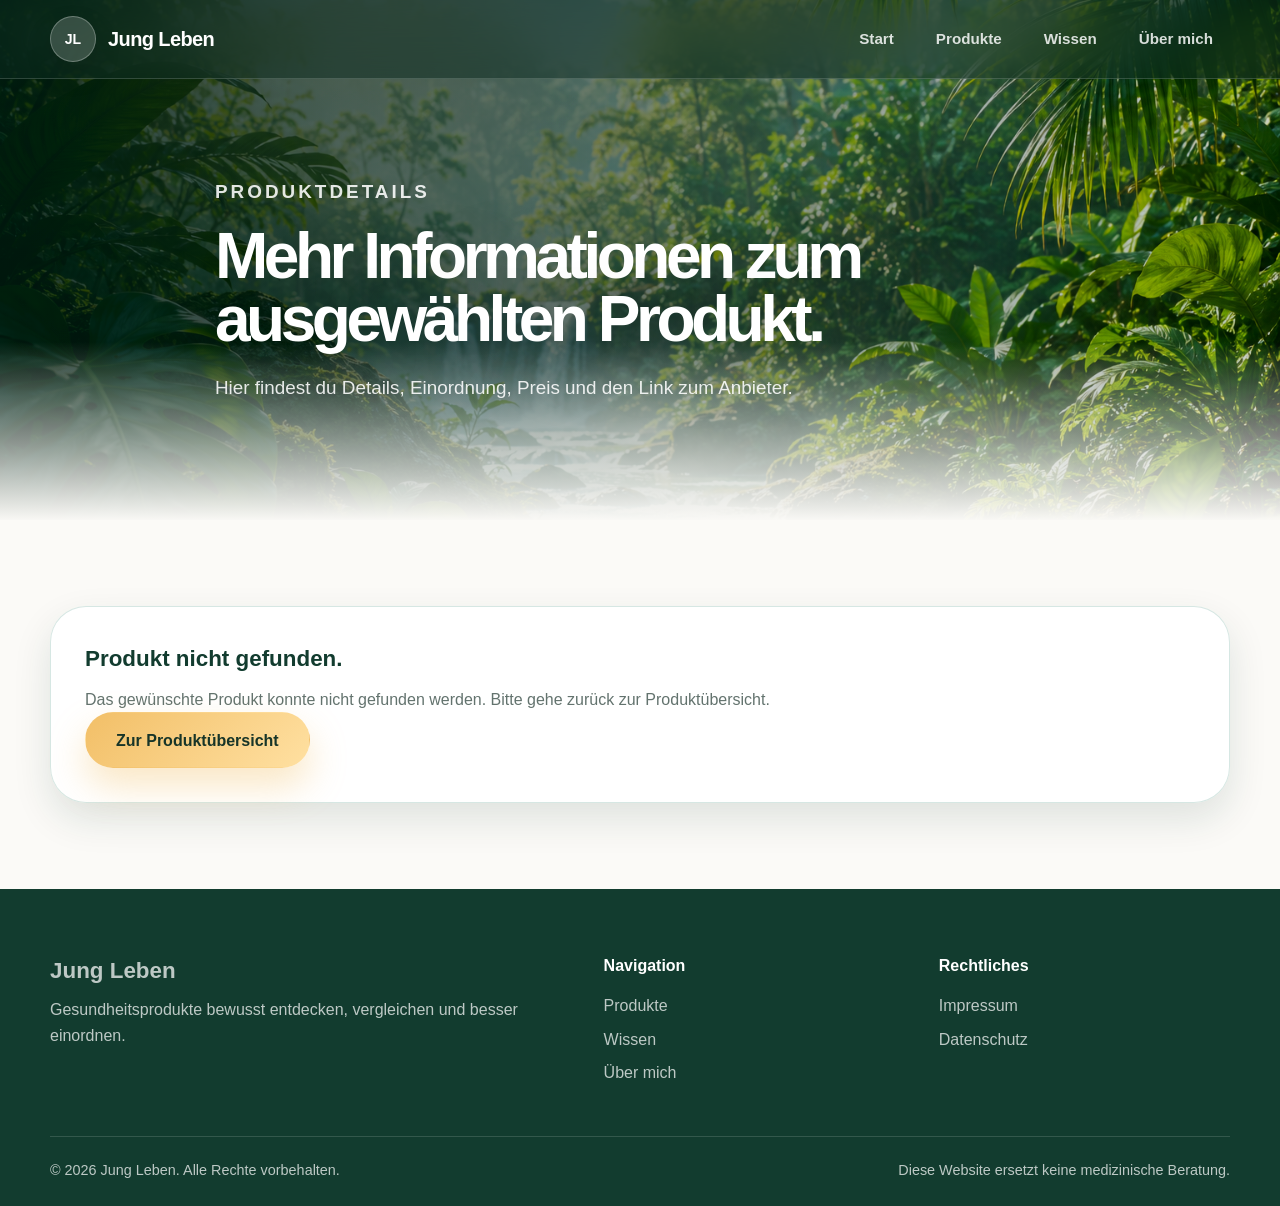
==== commit df4d8e77: "Release 1.0: First Stable Version" ====
--- a/product-detail.html
+++ b/product-detail.html
@@ -20,7 +20,7 @@
         <a href="index.html">Start</a>
         <a href="produkte.html">Produkte</a>
         <a href="wissen.html">Wissen</a>
-        <a href="ueber-uns.html">Über uns</a>
+        <a href="ueber-uns.html">Über mich</a>
       </nav>
 
       <button class="nav-toggle" id="navToggle" aria-label="Navigation öffnen">
@@ -62,7 +62,7 @@
         <h3>Navigation</h3>
         <a href="produkte.html">Produkte</a>
         <a href="wissen.html">Wissen</a>
-        <a href="ueber-uns.html">Über uns</a>
+        <a href="ueber-uns.html">Über mich</a>
       </div>
 
       <div>
--- a/styles.css
+++ b/styles.css
@@ -3283,4 +3283,1093 @@
   .home-funnel-cta .btn {
     width: 100%;
   }
+}
+/* Wissen-Seite Roberto / Longevity Curator */
+
+.lc-blog-intro-section {
+  padding: 86px 0;
+  background: var(--cream);
+}
+
+.lc-blog-intro-grid {
+  display: grid;
+  grid-template-columns: 0.85fr 1.15fr;
+  gap: 70px;
+  align-items: start;
+}
+
+.lc-blog-intro-grid h2 {
+  color: var(--green-dark);
+  font-size: clamp(2.1rem, 3.2vw, 3.35rem);
+  line-height: 1.06;
+  letter-spacing: -0.05em;
+}
+
+.lc-blog-intro-grid p {
+  margin-bottom: 18px;
+  color: var(--muted);
+  font-size: 1.07rem;
+}
+
+.lc-featured-blogs-section {
+  padding: 86px 0;
+  background:
+    radial-gradient(circle at 88% 8%, rgba(242, 191, 103, 0.13), transparent 25%),
+    linear-gradient(180deg, rgba(255, 255, 255, 0), rgba(232, 244, 239, 0.62));
+}
+
+.lc-blog-grid {
+  display: grid;
+  grid-template-columns: 1.2fr 1fr 1fr;
+  gap: 26px;
+}
+
+.lc-blog-card {
+  display: flex;
+  flex-direction: column;
+  border: 1px solid var(--border);
+  border-radius: var(--radius-lg);
+  background: rgba(255, 255, 255, 0.96);
+  box-shadow: var(--shadow-card);
+  overflow: hidden;
+  transition: 0.24s ease;
+}
+
+.lc-blog-card:hover {
+  transform: translateY(-8px);
+  box-shadow: 0 26px 56px rgba(18, 60, 47, 0.16);
+}
+
+.lc-blog-card-large {
+  grid-row: span 1;
+}
+
+.lc-blog-image {
+  min-height: 245px;
+  background-size: cover;
+  background-position: center;
+}
+
+.lc-blog-image-omega {
+  background:
+    linear-gradient(135deg, rgba(31, 122, 99, 0.62), rgba(31, 122, 99, 0.08)),
+    url("img/jungle-hero.png");
+}
+
+.lc-blog-image-deo {
+  background:
+    linear-gradient(135deg, rgba(242, 191, 103, 0.70), rgba(31, 122, 99, 0.12)),
+    url("img/jungle-hero.png");
+}
+
+.lc-blog-image-toothpaste {
+  background:
+    linear-gradient(135deg, rgba(255, 255, 255, 0.20), rgba(31, 122, 99, 0.72)),
+    url("img/jungle-hero.png");
+}
+
+.lc-blog-image-tryptophan {
+  background:
+    linear-gradient(135deg, rgba(11, 43, 33, 0.72), rgba(11, 43, 33, 0.08)),
+    url("img/jungle-hero.png");
+}
+
+.lc-blog-image-shilajit {
+  background:
+    linear-gradient(135deg, rgba(46, 169, 133, 0.76), rgba(11, 43, 33, 0.12)),
+    url("img/jungle-hero.png");
+}
+
+.lc-blog-content {
+  padding: 28px;
+}
+
+.lc-blog-meta {
+  display: flex;
+  flex-wrap: wrap;
+  gap: 10px;
+  margin-bottom: 16px;
+}
+
+.lc-blog-meta span {
+  display: inline-flex;
+  align-items: center;
+  min-height: 30px;
+  padding: 0 11px;
+  border-radius: 999px;
+  background: var(--green-soft);
+  color: var(--green-dark);
+  font-size: 0.76rem;
+  font-weight: 900;
+}
+
+.lc-blog-content h3 {
+  margin-bottom: 12px;
+  color: var(--green-dark);
+  font-size: 1.42rem;
+  line-height: 1.18;
+}
+
+.lc-blog-content p {
+  margin-bottom: 22px;
+  color: var(--muted);
+}
+
+.lc-article {
+  position: relative;
+}
+
+.lc-article .article-lead {
+  font-size: 1.1rem;
+  color: var(--muted);
+}
+
+.lc-blog-cta-section {
+  padding: 86px 0;
+  background: var(--cream);
+}
+
+.lc-blog-cta-box {
+  display: grid;
+  grid-template-columns: 1fr auto;
+  align-items: center;
+  gap: 42px;
+  padding: 46px;
+  border-radius: var(--radius-lg);
+  background:
+    linear-gradient(135deg, rgba(18, 60, 47, 0.98), rgba(31, 122, 99, 0.94));
+  color: var(--white);
+  box-shadow: var(--shadow-soft);
+}
+
+.lc-blog-cta-box h2 {
+  margin-bottom: 14px;
+  color: var(--white);
+  font-size: clamp(2rem, 3vw, 3.2rem);
+  line-height: 1.08;
+  letter-spacing: -0.05em;
+}
+
+.lc-blog-cta-box .eyebrow {
+  color: var(--gold);
+}
+
+.lc-blog-cta-box p {
+  max-width: 760px;
+  color: rgba(255, 255, 255, 0.76);
+}
+
+@media (max-width: 1020px) {
+  .lc-blog-intro-grid,
+  .lc-blog-cta-box {
+    grid-template-columns: 1fr;
+  }
+
+  .lc-blog-grid {
+    grid-template-columns: 1fr;
+  }
+
+  .lc-blog-cta-box .btn {
+    justify-self: start;
+  }
+}
+
+@media (max-width: 760px) {
+  .lc-blog-intro-section,
+  .lc-featured-blogs-section,
+  .lc-blog-cta-section {
+    padding: 62px 0;
+  }
+
+  .lc-blog-content {
+    padding: 24px;
+  }
+
+  .lc-blog-cta-box {
+    padding: 30px;
+    border-radius: 28px;
+  }
+
+  .lc-blog-cta-box .btn {
+    width: 100%;
+  }
+}
+/* Über mich / Roberto / Longevity Curator */
+
+.roberto-intro-section {
+  padding: 86px 0;
+  background: var(--cream);
+}
+
+.roberto-intro-grid {
+  display: grid;
+  grid-template-columns: 0.95fr 1.05fr;
+  gap: 70px;
+  align-items: center;
+}
+
+.roberto-profile-card {
+  border: 1px solid var(--border);
+  border-radius: var(--radius-lg);
+  background: rgba(255, 255, 255, 0.97);
+  box-shadow: var(--shadow-card);
+  overflow: hidden;
+}
+
+.roberto-image-placeholder {
+  min-height: 360px;
+  display: grid;
+  place-items: center;
+  background:
+    linear-gradient(135deg, rgba(11, 43, 33, 0.62), rgba(31, 122, 99, 0.18)),
+    url("img/jungle-hero.png");
+  background-size: cover;
+  background-position: center;
+}
+
+.roberto-image-placeholder span {
+  width: 160px;
+  height: 160px;
+  display: grid;
+  place-items: center;
+  border-radius: 50%;
+  background: rgba(255, 255, 255, 0.88);
+  color: var(--green-dark);
+  font-size: 1.3rem;
+  font-weight: 900;
+  box-shadow: 0 24px 60px rgba(0, 0, 0, 0.24);
+}
+
+.roberto-profile-content {
+  padding: 32px;
+}
+
+.profile-label {
+  display: inline-flex;
+  margin-bottom: 14px;
+  padding: 7px 14px;
+  border-radius: 999px;
+  background: var(--green-soft);
+  color: var(--green-dark);
+  font-size: 0.76rem;
+  font-weight: 900;
+  text-transform: uppercase;
+  letter-spacing: 0.09em;
+}
+
+.roberto-profile-content h2 {
+  margin-bottom: 8px;
+  color: var(--green-dark);
+  font-size: 2.4rem;
+  line-height: 1;
+  letter-spacing: -0.055em;
+}
+
+.roberto-profile-content p {
+  margin-bottom: 24px;
+  color: var(--muted);
+}
+
+.profile-facts {
+  display: grid;
+  grid-template-columns: repeat(3, 1fr);
+  gap: 14px;
+}
+
+.profile-facts div {
+  padding: 16px 12px;
+  border-radius: 18px;
+  background: var(--green-soft);
+  text-align: center;
+}
+
+.profile-facts strong {
+  display: block;
+  color: var(--green-dark);
+  font-size: 1.6rem;
+  line-height: 1;
+}
+
+.profile-facts span {
+  display: block;
+  margin-top: 7px;
+  color: var(--muted);
+  font-size: 0.82rem;
+}
+
+.roberto-intro-text h2,
+.roberto-mission-grid h2,
+.story-text h2 {
+  margin-bottom: 18px;
+  color: var(--green-dark);
+  font-size: clamp(2.1rem, 3.2vw, 3.35rem);
+  line-height: 1.06;
+  letter-spacing: -0.05em;
+}
+
+.roberto-intro-text p,
+.roberto-mission-grid p,
+.story-text p {
+  margin-bottom: 18px;
+  color: var(--muted);
+  font-size: 1.07rem;
+}
+
+/* Mission */
+
+.roberto-mission-section {
+  padding: 86px 0;
+  background:
+    radial-gradient(circle at 90% 12%, rgba(242, 191, 103, 0.13), transparent 25%),
+    linear-gradient(135deg, rgba(232, 244, 239, 0.96), rgba(246, 231, 207, 0.62));
+}
+
+.roberto-mission-grid {
+  display: grid;
+  grid-template-columns: 0.9fr 1.1fr;
+  gap: 70px;
+  align-items: center;
+}
+
+.mission-card-list {
+  display: grid;
+  gap: 18px;
+}
+
+.mission-card {
+  display: grid;
+  grid-template-columns: 54px 1fr;
+  gap: 18px;
+  padding: 24px;
+  border: 1px solid rgba(31, 122, 99, 0.14);
+  border-radius: var(--radius-md);
+  background: rgba(255, 255, 255, 0.90);
+  box-shadow: var(--shadow-card);
+}
+
+.mission-card > span {
+  width: 44px;
+  height: 44px;
+  display: grid;
+  place-items: center;
+  border-radius: 50%;
+  background: linear-gradient(135deg, var(--green-main), var(--green-dark));
+  color: var(--white);
+  font-weight: 900;
+}
+
+.mission-card strong {
+  display: block;
+  margin-bottom: 6px;
+  color: var(--green-dark);
+  font-size: 1.08rem;
+}
+
+.mission-card p {
+  margin: 0;
+  color: var(--muted);
+  font-size: 0.98rem;
+}
+
+/* Story */
+
+.roberto-story-section {
+  padding: 86px 0;
+  background: var(--cream);
+}
+
+.roberto-story-grid {
+  display: grid;
+  grid-template-columns: 0.8fr 1.2fr;
+  gap: 70px;
+  align-items: center;
+}
+
+.story-quote-card {
+  padding: 42px;
+  border-radius: var(--radius-lg);
+  background:
+    linear-gradient(135deg, rgba(18, 60, 47, 0.98), rgba(31, 122, 99, 0.94));
+  box-shadow: var(--shadow-soft);
+}
+
+.story-quote-card p {
+  color: var(--white);
+  font-size: clamp(1.55rem, 2.5vw, 2.35rem);
+  line-height: 1.18;
+  letter-spacing: -0.04em;
+  font-weight: 900;
+}
+
+/* Werte */
+
+.roberto-values-section {
+  padding: 86px 0;
+  background:
+    radial-gradient(circle at 12% 18%, rgba(46, 169, 133, 0.08), transparent 28%),
+    linear-gradient(180deg, rgba(255, 255, 255, 0), rgba(232, 244, 239, 0.66));
+}
+
+.roberto-values-grid {
+  display: grid;
+  grid-template-columns: repeat(4, 1fr);
+  gap: 22px;
+}
+
+.roberto-value-card {
+  min-height: 260px;
+  padding: 30px;
+  border: 1px solid var(--border);
+  border-radius: var(--radius-md);
+  background: rgba(255, 255, 255, 0.96);
+  box-shadow: var(--shadow-card);
+  transition: 0.24s ease;
+}
+
+.roberto-value-card:hover {
+  transform: translateY(-8px);
+  box-shadow: 0 26px 56px rgba(18, 60, 47, 0.16);
+}
+
+.roberto-value-card h3 {
+  margin-bottom: 10px;
+  color: var(--green-dark);
+  font-size: 1.22rem;
+}
+
+.roberto-value-card p {
+  color: var(--muted);
+  font-size: 0.98rem;
+}
+
+/* Funnel CTA */
+
+.roberto-funnel-section {
+  padding: 86px 0;
+  background: var(--cream);
+}
+
+.roberto-funnel-box {
+  display: grid;
+  grid-template-columns: 1fr auto;
+  align-items: center;
+  gap: 42px;
+  padding: 46px;
+  border-radius: var(--radius-lg);
+  background:
+    linear-gradient(135deg, rgba(18, 60, 47, 0.98), rgba(31, 122, 99, 0.94));
+  color: var(--white);
+  box-shadow: var(--shadow-soft);
+}
+
+.roberto-funnel-box h2 {
+  margin-bottom: 14px;
+  color: var(--white);
+  font-size: clamp(2rem, 3vw, 3.2rem);
+  line-height: 1.08;
+  letter-spacing: -0.05em;
+}
+
+.roberto-funnel-box .eyebrow {
+  color: var(--gold);
+}
+
+.roberto-funnel-box p {
+  max-width: 800px;
+  color: rgba(255, 255, 255, 0.76);
+}
+
+/* Responsive Über mich */
+
+@media (max-width: 1020px) {
+  .roberto-intro-grid,
+  .roberto-mission-grid,
+  .roberto-story-grid,
+  .roberto-funnel-box {
+    grid-template-columns: 1fr;
+  }
+
+  .roberto-values-grid {
+    grid-template-columns: repeat(2, 1fr);
+  }
+
+  .roberto-funnel-box .btn {
+    justify-self: start;
+  }
+}
+
+@media (max-width: 760px) {
+  .roberto-intro-section,
+  .roberto-mission-section,
+  .roberto-story-section,
+  .roberto-values-section,
+  .roberto-funnel-section {
+    padding: 62px 0;
+  }
+
+  .roberto-profile-content,
+  .story-quote-card,
+  .roberto-funnel-box {
+    padding: 30px;
+    border-radius: 28px;
+  }
+
+  .profile-facts {
+    grid-template-columns: 1fr;
+  }
+
+  .mission-card {
+    grid-template-columns: 1fr;
+  }
+
+  .roberto-values-grid {
+    grid-template-columns: 1fr;
+  }
+
+  .roberto-funnel-box .btn {
+    width: 100%;
+  }
+}
+/* Roberto Profilbild */
+
+.roberto-image-placeholder {
+  display: none;
+}
+
+.roberto-image-wrap {
+  min-height: 420px;
+  overflow: hidden;
+  background: var(--green-soft);
+}
+
+.roberto-image-wrap img {
+  width: 100%;
+  height: 100%;
+  min-height: 420px;
+  display: block;
+  object-fit: cover;
+  object-position: center;
+}
+/* Mission Abschnitt optisch vereinheitlicht */
+
+.roberto-mission-section {
+  padding: 86px 0;
+  background:
+    radial-gradient(circle at 12% 18%, rgba(46, 169, 133, 0.08), transparent 28%),
+    linear-gradient(180deg, rgba(255, 255, 255, 0), rgba(232, 244, 239, 0.66));
+}
+
+.roberto-mission-section .section-heading {
+  max-width: 850px;
+  margin-bottom: 44px;
+}
+
+.roberto-mission-cards {
+  display: grid;
+  grid-template-columns: repeat(4, 1fr);
+  gap: 22px;
+}
+
+.roberto-mission-card {
+  min-height: 260px;
+  padding: 30px;
+  border: 1px solid var(--border);
+  border-radius: var(--radius-md);
+  background: rgba(255, 255, 255, 0.96);
+  box-shadow: var(--shadow-card);
+  transition: 0.24s ease;
+}
+
+.roberto-mission-card:hover {
+  transform: translateY(-8px);
+  box-shadow: 0 26px 56px rgba(18, 60, 47, 0.16);
+}
+
+.roberto-mission-card .mission-icon {
+  width: 60px;
+  height: 60px;
+  display: grid;
+  place-items: center;
+  margin-bottom: 24px;
+  border-radius: 20px;
+  background: var(--green-soft);
+  font-size: 1.75rem;
+}
+
+.roberto-mission-card h3 {
+  margin-bottom: 10px;
+  color: var(--green-dark);
+  font-size: 1.22rem;
+  line-height: 1.18;
+}
+
+.roberto-mission-card p {
+  margin: 0;
+  color: var(--muted);
+  font-size: 0.98rem;
+  line-height: 1.65;
+}
+
+@media (max-width: 1020px) {
+  .roberto-mission-cards {
+    grid-template-columns: repeat(2, 1fr);
+  }
+}
+
+@media (max-width: 760px) {
+  .roberto-mission-section {
+    padding: 62px 0;
+  }
+
+  .roberto-mission-cards {
+    grid-template-columns: 1fr;
+  }
+
+  .roberto-mission-card {
+    min-height: auto;
+    padding: 28px;
+    border-radius: 28px;
+  }
+
+  .roberto-image-wrap,
+  .roberto-image-wrap img {
+    min-height: 340px;
+  }
+}
+/* Startseite final – Longevity Curator */
+
+.home-hero {
+  min-height: 820px;
+}
+
+.home-hero::before {
+  background-image: url("img/jungle-hero.png");
+  background-position: center 45%;
+  filter: saturate(1.22) contrast(1.08) brightness(1.02);
+  transform: scale(1.025);
+}
+
+.home-hero .hero-overlay {
+  background:
+    linear-gradient(
+      90deg,
+      rgba(5, 30, 23, 0.94) 0%,
+      rgba(5, 30, 23, 0.82) 36%,
+      rgba(5, 30, 23, 0.42) 72%,
+      rgba(5, 30, 23, 0.12) 100%
+    ),
+    linear-gradient(
+      to bottom,
+      rgba(5, 30, 23, 0.18),
+      rgba(5, 30, 23, 0.08) 48%,
+      rgba(251, 250, 247, 0.14) 100%
+    );
+}
+
+.home-hero-content {
+  grid-template-columns: minmax(0, 920px);
+  justify-content: start;
+}
+
+.home-hero .hero-text {
+  max-width: 920px;
+}
+
+.home-hero h1 {
+  max-width: 920px;
+  font-size: clamp(3.2rem, 5.8vw, 6.35rem);
+  line-height: 0.96;
+  letter-spacing: -0.075em;
+}
+
+.home-hero .hero-lead {
+  max-width: 760px;
+  color: rgba(255, 255, 255, 0.94);
+  font-weight: 600;
+}
+
+.home-hero .hero-benefits span {
+  color: var(--white);
+  background: rgba(7, 39, 30, 0.54);
+  border-color: rgba(255, 255, 255, 0.20);
+  box-shadow: 0 12px 28px rgba(0, 0, 0, 0.14);
+}
+
+/* Roberto Teaser auf Startseite */
+
+.home-curator-section {
+  padding: 86px 0;
+  background: var(--cream);
+}
+
+.home-curator-grid {
+  display: grid;
+  grid-template-columns: 0.95fr 1.05fr;
+  gap: 70px;
+  align-items: center;
+}
+
+.home-curator-image {
+  min-height: 520px;
+  border-radius: var(--radius-lg);
+  background-image:
+    linear-gradient(135deg, rgba(11, 43, 33, 0.26), rgba(31, 122, 99, 0.08)),
+    url("img/roberto.jpg"),
+    url("img/jungle-hero.png");
+  background-size: cover;
+  background-position: center;
+  box-shadow: var(--shadow-card);
+  border: 1px solid var(--border);
+}
+
+.home-curator-text h2 {
+  margin-bottom: 18px;
+  color: var(--green-dark);
+  font-size: clamp(2.1rem, 3.2vw, 3.35rem);
+  line-height: 1.06;
+  letter-spacing: -0.05em;
+}
+
+.home-curator-text p {
+  margin-bottom: 18px;
+  color: var(--muted);
+  font-size: 1.07rem;
+}
+
+.home-curator-text .btn {
+  margin-top: 10px;
+}
+
+/* Funnel CTA */
+
+.home-funnel-cta {
+  margin-top: 36px;
+  display: grid;
+  grid-template-columns: 1fr auto;
+  align-items: center;
+  gap: 36px;
+  padding: 34px;
+  border-radius: var(--radius-lg);
+  background:
+    linear-gradient(135deg, rgba(18, 60, 47, 0.98), rgba(31, 122, 99, 0.94));
+  color: var(--white);
+  box-shadow: var(--shadow-soft);
+}
+
+.home-funnel-cta .eyebrow {
+  color: var(--gold);
+  margin-bottom: 10px;
+}
+
+.home-funnel-cta h3 {
+  margin-bottom: 10px;
+  color: var(--white);
+  font-size: clamp(1.7rem, 2.6vw, 2.6rem);
+  line-height: 1.08;
+  letter-spacing: -0.045em;
+}
+
+.home-funnel-cta p {
+  max-width: 720px;
+  color: rgba(255, 255, 255, 0.76);
+}
+
+.home-funnel-cta .btn-primary {
+  white-space: nowrap;
+}
+
+@media (max-width: 1020px) {
+  .home-hero {
+    min-height: auto;
+    padding: 150px 0 105px;
+  }
+
+  .home-hero-content,
+  .home-curator-grid,
+  .home-funnel-cta {
+    grid-template-columns: 1fr;
+  }
+
+  .home-curator-image {
+    min-height: 440px;
+  }
+
+  .home-funnel-cta .btn {
+    justify-self: start;
+  }
+}
+
+@media (max-width: 760px) {
+  .home-hero {
+    padding: 135px 0 90px;
+  }
+
+  .home-hero h1 {
+    font-size: 3rem;
+  }
+
+  .home-curator-section {
+    padding: 62px 0;
+  }
+
+  .home-curator-image {
+    min-height: 360px;
+    border-radius: 28px;
+  }
+
+  .home-funnel-cta {
+    padding: 30px;
+    border-radius: 28px;
+  }
+
+  .home-funnel-cta .btn {
+    width: 100%;
+  }
+}
+/* Roberto Best-Case Routine */
+
+.routine-section {
+  padding: 86px 0;
+  background:
+    radial-gradient(circle at 88% 8%, rgba(242, 191, 103, 0.13), transparent 25%),
+    linear-gradient(180deg, rgba(255, 255, 255, 0), rgba(232, 244, 239, 0.62));
+}
+
+.routine-grid {
+  display: grid;
+  grid-template-columns: repeat(3, 1fr);
+  gap: 26px;
+}
+
+.routine-card {
+  border: 1px solid var(--border);
+  border-radius: var(--radius-lg);
+  background: rgba(255, 255, 255, 0.96);
+  box-shadow: var(--shadow-card);
+  overflow: hidden;
+  transition: 0.24s ease;
+}
+
+.routine-card:hover {
+  transform: translateY(-8px);
+  box-shadow: 0 26px 56px rgba(18, 60, 47, 0.16);
+}
+
+.routine-card-header {
+  display: flex;
+  align-items: center;
+  gap: 16px;
+  padding: 26px;
+  border-bottom: 1px solid var(--border);
+}
+
+.routine-icon {
+  width: 58px;
+  height: 58px;
+  display: grid;
+  place-items: center;
+  border-radius: 20px;
+  background: var(--green-soft);
+  font-size: 1.9rem;
+}
+
+.routine-card-header h3 {
+  margin: 0 0 4px;
+  color: var(--green-dark);
+  font-size: 1.35rem;
+  line-height: 1.1;
+}
+
+.routine-card-header span {
+  color: var(--muted);
+  font-size: 0.78rem;
+  font-weight: 900;
+  letter-spacing: 0.08em;
+  text-transform: uppercase;
+}
+
+.routine-morning {
+  background: linear-gradient(135deg, rgba(255, 221, 155, 0.32), rgba(255, 255, 255, 0.92));
+}
+
+.routine-midday {
+  background: linear-gradient(135deg, rgba(232, 244, 239, 0.86), rgba(255, 255, 255, 0.94));
+}
+
+.routine-evening {
+  background: linear-gradient(135deg, rgba(222, 229, 255, 0.44), rgba(255, 255, 255, 0.94));
+}
+
+.routine-list {
+  display: grid;
+  gap: 0;
+  padding: 10px 26px 26px;
+}
+
+.routine-item {
+  display: grid;
+  gap: 5px;
+  padding: 18px 0;
+  border-bottom: 1px solid rgba(31, 122, 99, 0.10);
+  transition: 0.22s ease;
+}
+
+.routine-item:last-child {
+  border-bottom: none;
+}
+
+.routine-item:hover {
+  padding-left: 8px;
+}
+
+.routine-item strong {
+  color: var(--green-dark);
+  font-size: 1.02rem;
+}
+
+.routine-item span {
+  color: var(--muted);
+  font-size: 0.94rem;
+  line-height: 1.45;
+}
+
+.routine-item-muted {
+  opacity: 0.78;
+}
+
+.routine-note {
+  margin-top: 30px;
+  padding: 28px;
+  border-radius: var(--radius-md);
+  background:
+    linear-gradient(135deg, rgba(18, 60, 47, 0.98), rgba(31, 122, 99, 0.94));
+  color: var(--white);
+  box-shadow: var(--shadow-soft);
+}
+
+.routine-note strong {
+  display: block;
+  margin-bottom: 8px;
+  color: var(--gold);
+  font-size: 0.9rem;
+  letter-spacing: 0.08em;
+  text-transform: uppercase;
+}
+
+.routine-note p {
+  max-width: 980px;
+  color: rgba(255, 255, 255, 0.78);
+}
+
+@media (max-width: 1100px) {
+  .routine-grid {
+    grid-template-columns: 1fr;
+  }
+}
+
+@media (max-width: 760px) {
+  .routine-section {
+    padding: 62px 0;
+  }
+
+  .routine-card-header {
+    padding: 24px;
+  }
+
+  .routine-list {
+    padding: 8px 24px 24px;
+  }
+
+  .routine-note {
+    padding: 24px;
+    border-radius: 28px;
+  }
+}
+/* Startseite – Routine Preview */
+
+.home-routine-preview-section {
+  padding: 86px 0;
+  background:
+    radial-gradient(circle at 12% 18%, rgba(46, 169, 133, 0.08), transparent 28%),
+    linear-gradient(135deg, rgba(232, 244, 239, 0.96), rgba(246, 231, 207, 0.62));
+}
+
+.home-routine-preview-grid {
+  display: grid;
+  grid-template-columns: 0.95fr 1.05fr;
+  gap: 70px;
+  align-items: center;
+}
+
+.home-routine-preview-text h2 {
+  margin-bottom: 18px;
+  color: var(--green-dark);
+  font-size: clamp(2.1rem, 3.2vw, 3.35rem);
+  line-height: 1.06;
+  letter-spacing: -0.05em;
+}
+
+.home-routine-preview-text p {
+  margin-bottom: 18px;
+  color: var(--muted);
+  font-size: 1.07rem;
+}
+
+.home-routine-preview-text .btn {
+  margin-top: 10px;
+}
+
+.home-routine-preview-card {
+  display: grid;
+  gap: 18px;
+  padding: 34px;
+  border: 1px solid var(--border);
+  border-radius: var(--radius-lg);
+  background: rgba(255, 255, 255, 0.96);
+  box-shadow: var(--shadow-card);
+}
+
+.routine-preview-column {
+  display: grid;
+  gap: 8px;
+  padding: 24px;
+  border-radius: var(--radius-md);
+  background:
+    linear-gradient(135deg, rgba(232, 244, 239, 0.96), rgba(246, 231, 207, 0.62));
+  border: 1px solid rgba(31, 122, 99, 0.12);
+}
+
+.routine-preview-column span {
+  color: var(--green-main);
+  font-size: 0.82rem;
+  font-weight: 900;
+  letter-spacing: 0.09em;
+  text-transform: uppercase;
+}
+
+.routine-preview-column strong {
+  color: var(--green-dark);
+  font-size: 1.08rem;
+  line-height: 1.45;
+}
+
+@media (max-width: 1020px) {
+  .home-routine-preview-grid {
+    grid-template-columns: 1fr;
+  }
+}
+
+@media (max-width: 760px) {
+  .home-routine-preview-section {
+    padding: 62px 0;
+  }
+
+  .home-routine-preview-card {
+    padding: 26px;
+    border-radius: 28px;
+  }
+
+  .routine-preview-column {
+    padding: 22px;
+  }
 }
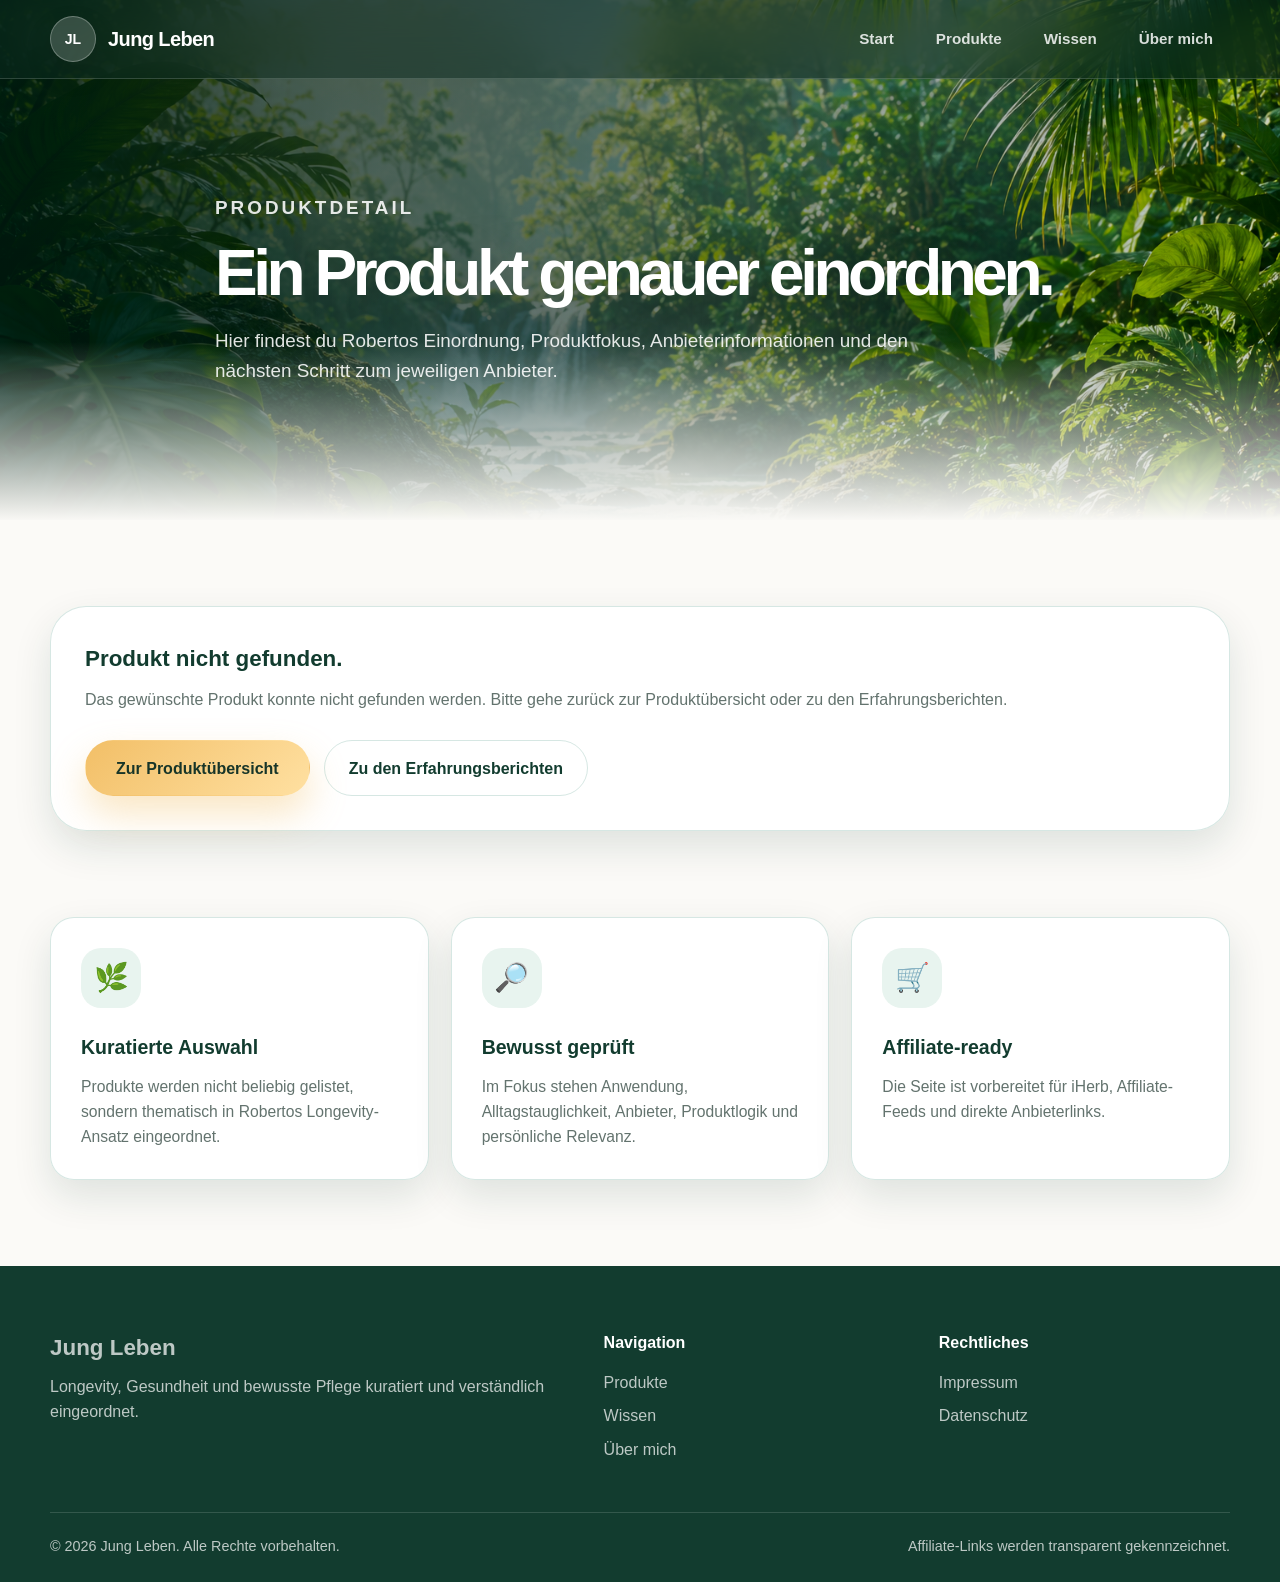
==== commit 7fb934ec: "Release 1.1:Fehler Laden Produkte behoben" ====
--- a/product-detail.html
+++ b/product-detail.html
@@ -4,7 +4,7 @@
   <meta charset="UTF-8">
   <meta name="viewport" content="width=device-width, initial-scale=1.0">
   <title>Produktdetails | Jung Leben</title>
-  <meta name="description" content="Produktdetails, Preis und Anbieterinformationen zu ausgewählten Gesundheitsprodukten auf Jung Leben.">
+  <meta name="description" content="Produktdetails, Preis, Anbieter und Einordnung zu ausgewählten Longevity-, Gesundheits- und Pflegeprodukten auf Jung Leben.">
   <link rel="stylesheet" href="styles.css">
 </head>
 
@@ -30,12 +30,12 @@
   </header>
 
   <main>
-    <section class="page-hero products-hero">
+    <section class="page-hero product-detail-hero">
       <div class="container page-hero-content">
-        <p class="eyebrow">Produktdetails</p>
-        <h1>Mehr Informationen zum ausgewählten Produkt.</h1>
+        <p class="eyebrow">Produktdetail</p>
+        <h1>Ein Produkt genauer einordnen.</h1>
         <p>
-          Hier findest du Details, Einordnung, Preis und den Link zum Anbieter.
+          Hier findest du Robertos Einordnung, Produktfokus, Anbieterinformationen und den nächsten Schritt zum jeweiligen Anbieter.
         </p>
       </div>
     </section>
@@ -47,6 +47,34 @@
         </div>
       </div>
     </section>
+
+    <section class="detail-trust-section">
+      <div class="container detail-trust-grid">
+        <article class="detail-trust-card">
+          <div class="value-icon">🌿</div>
+          <h3>Kuratierte Auswahl</h3>
+          <p>
+            Produkte werden nicht beliebig gelistet, sondern thematisch in Robertos Longevity-Ansatz eingeordnet.
+          </p>
+        </article>
+
+        <article class="detail-trust-card">
+          <div class="value-icon">🔎</div>
+          <h3>Bewusst geprüft</h3>
+          <p>
+            Im Fokus stehen Anwendung, Alltagstauglichkeit, Anbieter, Produktlogik und persönliche Relevanz.
+          </p>
+        </article>
+
+        <article class="detail-trust-card">
+          <div class="value-icon">🛒</div>
+          <h3>Affiliate-ready</h3>
+          <p>
+            Die Seite ist vorbereitet für iHerb, Affiliate-Feeds und direkte Anbieterlinks.
+          </p>
+        </article>
+      </div>
+    </section>
   </main>
 
   <footer class="site-footer">
@@ -54,7 +82,7 @@
       <div>
         <a href="index.html" class="footer-logo">Jung Leben</a>
         <p>
-          Gesundheitsprodukte bewusst entdecken, vergleichen und besser einordnen.
+          Longevity, Gesundheit und bewusste Pflege kuratiert und verständlich eingeordnet.
         </p>
       </div>
 
@@ -74,7 +102,7 @@
 
     <div class="container footer-bottom">
       <p>© 2026 Jung Leben. Alle Rechte vorbehalten.</p>
-      <p>Diese Website ersetzt keine medizinische Beratung.</p>
+      <p>Affiliate-Links werden transparent gekennzeichnet.</p>
     </div>
   </footer>
 
--- a/styles.css
+++ b/styles.css
@@ -4372,4 +4372,170 @@
   .routine-preview-column {
     padding: 22px;
   }
+}
+/* Produktdetailseite – Longevity Curator optimiert */
+
+.product-detail-hero {
+  background:
+    linear-gradient(135deg, rgba(18, 60, 47, 0.94), rgba(31, 122, 99, 0.74)),
+    url("img/jungle-hero.png");
+  background-size: cover;
+  background-position: center;
+}
+
+.product-detail-layout {
+  display: grid;
+  grid-template-columns: 0.95fr 1.05fr;
+  gap: 36px;
+  align-items: stretch;
+  margin-bottom: 46px;
+}
+
+.product-detail-visual {
+  display: grid;
+  gap: 22px;
+}
+
+.product-detail-side-note {
+  padding: 28px;
+  border-radius: var(--radius-md);
+  background:
+    linear-gradient(135deg, rgba(18, 60, 47, 0.98), rgba(31, 122, 99, 0.94));
+  color: var(--white);
+  box-shadow: var(--shadow-soft);
+}
+
+.product-detail-side-note strong {
+  display: block;
+  margin-bottom: 8px;
+  color: var(--gold);
+  font-size: 0.88rem;
+  letter-spacing: 0.08em;
+  text-transform: uppercase;
+}
+
+.product-detail-side-note p {
+  color: rgba(255, 255, 255, 0.78);
+}
+
+.improved-detail-card {
+  display: flex;
+  flex-direction: column;
+}
+
+.detail-provider-box {
+  display: grid;
+  grid-template-columns: repeat(2, 1fr);
+  gap: 14px;
+  margin: 28px 0;
+}
+
+.detail-provider-box div {
+  padding: 22px;
+  border-radius: var(--radius-md);
+  background:
+    linear-gradient(135deg, rgba(232, 244, 239, 0.96), rgba(246, 231, 207, 0.62));
+  border: 1px solid rgba(31, 122, 99, 0.12);
+}
+
+.detail-provider-box span {
+  display: block;
+  margin-bottom: 8px;
+  color: var(--muted);
+  font-size: 0.78rem;
+  font-weight: 900;
+  letter-spacing: 0.08em;
+  text-transform: uppercase;
+}
+
+.detail-provider-box strong {
+  color: var(--green-dark);
+  font-size: 1.18rem;
+}
+
+.improved-meta-list {
+  display: grid;
+  gap: 12px;
+  margin-bottom: 28px;
+}
+
+.improved-detail-actions {
+  display: grid;
+  grid-template-columns: 1fr;
+  gap: 12px;
+  margin-top: auto;
+}
+
+.provider-hint {
+  margin-top: 18px;
+  color: var(--muted);
+  font-size: 0.92rem;
+}
+
+.improved-detail-text {
+  max-width: 980px;
+}
+
+.detail-trust-section {
+  padding: 0 0 86px;
+  background: var(--cream);
+}
+
+.detail-trust-grid {
+  display: grid;
+  grid-template-columns: repeat(3, 1fr);
+  gap: 22px;
+}
+
+.detail-trust-card {
+  min-height: 240px;
+  padding: 30px;
+  border: 1px solid var(--border);
+  border-radius: var(--radius-md);
+  background: rgba(255, 255, 255, 0.96);
+  box-shadow: var(--shadow-card);
+}
+
+.detail-trust-card h3 {
+  margin-bottom: 10px;
+  color: var(--green-dark);
+  font-size: 1.22rem;
+}
+
+.detail-trust-card p {
+  color: var(--muted);
+  font-size: 0.98rem;
+}
+
+@media (max-width: 1020px) {
+  .product-detail-layout,
+  .detail-trust-grid {
+    grid-template-columns: 1fr;
+  }
+
+  .detail-provider-box {
+    grid-template-columns: 1fr;
+  }
+}
+
+@media (max-width: 760px) {
+  .detail-trust-section {
+    padding-bottom: 62px;
+  }
+
+  .product-detail-side-note,
+  .detail-trust-card {
+    padding: 26px;
+    border-radius: 28px;
+  }
+}
+.product-card-actions {
+  display: grid;
+  gap: 12px;
+  margin-top: 22px;
+}
+
+.product-card-actions .detail-secondary-link {
+  min-height: 46px;
+  font-size: 0.94rem;
 }
